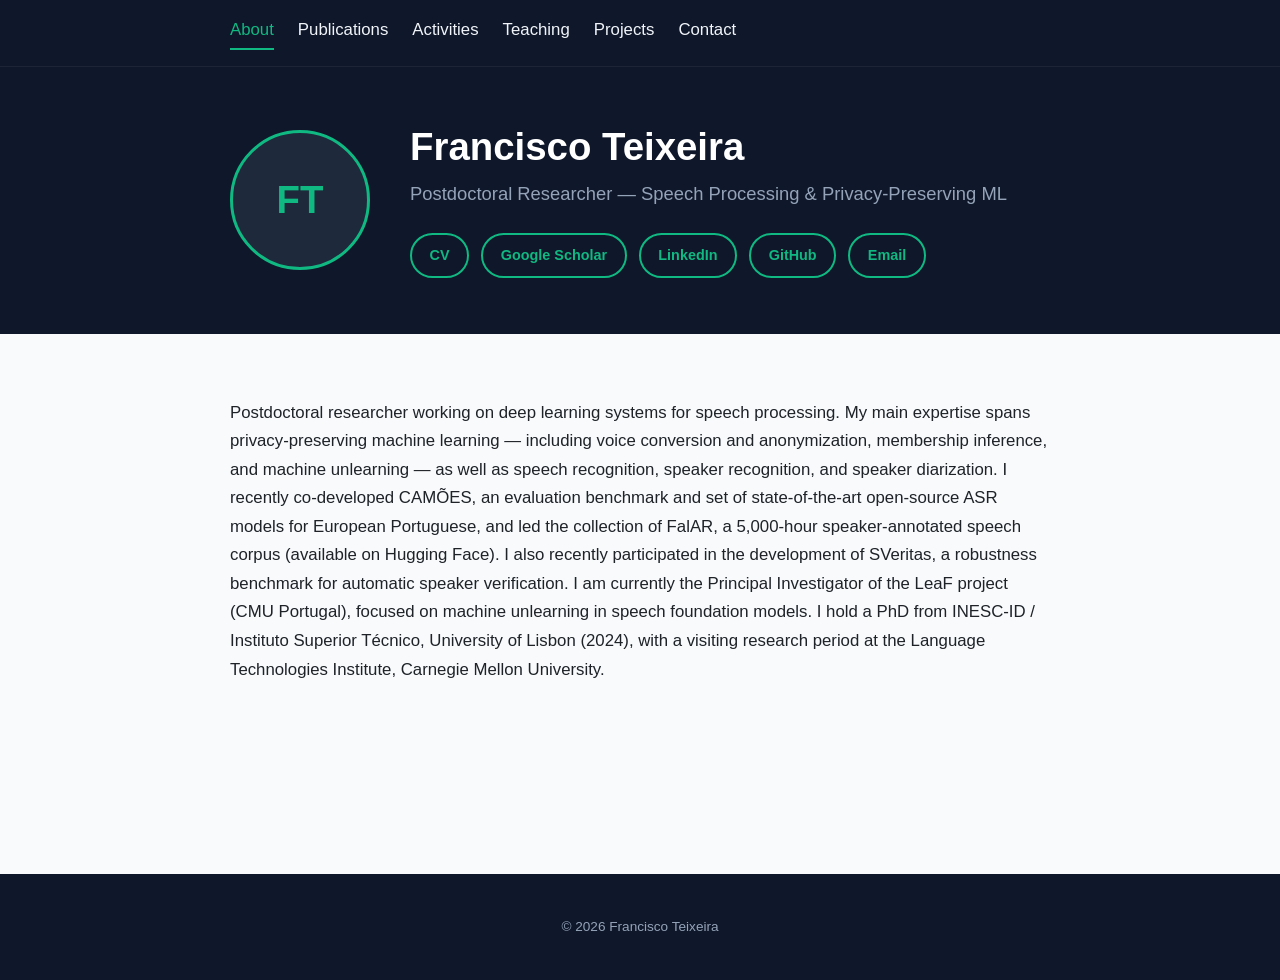
==== index.html @ bef9ec45 "modified:   activities.html 	modified:   assets/css/style.css 	modified:   contact.html 	modified:  " ====
<!DOCTYPE html>
<html lang="en">
<head>
  <meta charset="UTF-8">
  <meta name="viewport" content="width=device-width, initial-scale=1.0">
  <title>About — Francisco Teixeira</title>
  <link rel="stylesheet" href="assets/css/style.css">
</head>
<body>
  <header class="site-header">
    <nav class="site-nav">
      <a href="index.html">About</a>
      <a href="publications.html">Publications</a>
      <a href="activities.html">Activities</a>
      <a href="teaching.html">Teaching</a>
      <a href="projects.html">Projects</a>
      <a href="contact.html">Contact</a>
    </nav>
  </header>

  <section class="hero">
    <div class="hero-inner">
      <!-- TODO: replace with a real headshot, e.g. <img src="assets/img/headshot.jpg" alt="Photo of Francisco Teixeira"> -->
      <div class="hero-avatar" aria-hidden="true">FT</div>
      <div class="hero-content">
        <h1>Francisco Teixeira</h1>
        <p class="hero-tagline">Postdoctoral Researcher — Speech Processing &amp; Privacy-Preserving ML</p>
        <ul class="hero-ctas">
          <!-- TODO: replace with a hosted CV PDF URL once available -->
          <li><a href="cv.pdf">CV</a></li>
          <li><a href="https://scholar.google.com/citations?user=UYrQuTcAAAAJ&hl=en-EN">Google Scholar</a></li>
          <li><a href="https://www.linkedin.com/in/francisco-teixeira-3a6396144/">LinkedIn</a></li>
          <li><a href="https://github.com/fsepteixeira">GitHub</a></li>
          <li><a href="mailto:francisco.sep.teixeira@gmail.com">Email</a></li>
        </ul>
      </div>
    </div>
  </section>

  <main>
    <section class="content-section">
      <p>
        Postdoctoral researcher working on deep learning systems for speech processing. My main expertise
        spans privacy-preserving machine learning — including voice conversion and anonymization, membership
        inference, and machine unlearning — as well as speech recognition, speaker recognition, and speaker
        diarization. I recently co-developed CAMÕES, an evaluation benchmark and set of state-of-the-art
        open-source ASR models for European Portuguese, and led the collection of FalAR, a 5,000-hour
        speaker-annotated speech corpus (available on Hugging Face). I also recently participated in the
        development of SVeritas, a robustness benchmark for automatic speaker verification. I am currently
        the Principal Investigator of the LeaF project (CMU Portugal), focused on machine unlearning in
        speech foundation models. I hold a PhD from INESC-ID / Instituto Superior Técnico, University of
        Lisbon (2024), with a visiting research period at the Language Technologies Institute, Carnegie
        Mellon University.
      </p>
    </section>
  </main>

  <footer class="site-footer">
    <p>&copy; <span id="year"></span> Francisco Teixeira</p>
  </footer>

  <script src="assets/js/main.js"></script>
  <script>document.getElementById("year").textContent = new Date().getFullYear();</script>
</body>
</html>
---- assets/css/style.css ----
/* Shared stylesheet for personal site — plain CSS, no framework */

:root {
  --max-width: 860px;
  --color-navy: #0f172a;
  --color-navy-light: #1e293b;
  --color-bg: #f8fafc;
  --color-surface: #ffffff;
  --color-text: #1f2328;
  --color-text-light: #f1f5f9;
  --color-muted: #57606a;
  --color-muted-light: #94a3b8;
  --color-accent-green: #10b981;
  --color-accent-green-dark: #0d9668;
  --color-border: #e2e8f0;
  --spacing: 1rem;
  --radius: 0.6rem;
  --shadow: 0 1px 3px rgba(15, 23, 42, 0.08), 0 1px 2px rgba(15, 23, 42, 0.06);
  --shadow-hover: 0 12px 24px rgba(15, 23, 42, 0.12), 0 4px 8px rgba(15, 23, 42, 0.08);
}

* {
  box-sizing: border-box;
}

body {
  margin: 0;
  font-family: -apple-system, BlinkMacSystemFont, "Segoe UI", Helvetica, Arial, sans-serif;
  font-size: 1.05rem;
  color: var(--color-text);
  background: var(--color-bg);
  line-height: 1.7;
}

a {
  color: var(--color-accent-green-dark);
  text-decoration: none;
}

a:hover {
  text-decoration: underline;
}

h1, h2, h3 {
  line-height: 1.3;
  font-weight: 700;
}

h1 {
  font-size: 2rem;
  margin-top: 0;
}

h2 {
  font-size: 1.4rem;
}

h3 {
  font-size: 1.1rem;
}

/* ---------- Header / nav ---------- */

.site-header {
  background: var(--color-navy);
  position: sticky;
  top: 0;
  z-index: 10;
  box-shadow: 0 1px 0 rgba(255, 255, 255, 0.06);
}

.site-nav {
  max-width: var(--max-width);
  margin: 0 auto;
  padding: 1rem 1.25rem;
  display: flex;
  flex-wrap: wrap;
  gap: 1.5rem;
}

.site-nav a {
  color: var(--color-text-light);
  font-weight: 500;
  padding-bottom: 0.2rem;
  border-bottom: 2px solid transparent;
  transition: color 0.15s ease, border-color 0.15s ease;
}

.site-nav a:hover {
  color: var(--color-accent-green);
  text-decoration: none;
  border-bottom-color: var(--color-accent-green);
}

.site-nav a.active {
  color: var(--color-accent-green);
  border-bottom-color: var(--color-accent-green);
}

/* ---------- Layout ---------- */

main {
  max-width: var(--max-width);
  margin: 0 auto;
  padding: 3rem 1.25rem;
  min-height: 60vh;
}

section + section {
  margin-top: 2.5rem;
}

/* ---------- Hero (About page) ---------- */

.hero {
  background: var(--color-navy);
  color: var(--color-text-light);
}

.hero-inner {
  max-width: var(--max-width);
  margin: 0 auto;
  padding: 3.5rem 1.25rem;
  display: flex;
  align-items: center;
  gap: 2.5rem;
  flex-wrap: wrap;
}

.hero-avatar {
  flex: 0 0 auto;
  width: 140px;
  height: 140px;
  border-radius: 50%;
  background: var(--color-navy-light);
  border: 3px solid var(--color-accent-green);
  display: flex;
  align-items: center;
  justify-content: center;
  font-size: 2.4rem;
  font-weight: 700;
  color: var(--color-accent-green);
  overflow: hidden;
}

.hero-avatar img {
  width: 100%;
  height: 100%;
  object-fit: cover;
}

.hero-content {
  flex: 1 1 320px;
}

.hero-content h1 {
  font-size: 2.4rem;
  margin: 0 0 0.4rem;
  color: #ffffff;
}

.hero-tagline {
  font-size: 1.15rem;
  color: var(--color-muted-light);
  margin: 0 0 1.5rem;
}

.hero-ctas {
  list-style: none;
  padding: 0;
  margin: 0;
  display: flex;
  flex-wrap: wrap;
  gap: 0.75rem;
}

.hero-ctas li {
  margin: 0;
}

.hero-ctas a {
  display: inline-block;
  padding: 0.5rem 1.1rem;
  border: 2px solid var(--color-accent-green);
  border-radius: 999px;
  color: var(--color-accent-green);
  font-weight: 600;
  font-size: 0.9rem;
  transition: background 0.15s ease, color 0.15s ease;
}

.hero-ctas a:hover {
  background: var(--color-accent-green);
  color: var(--color-navy);
  text-decoration: none;
}

.content-section {
  max-width: var(--max-width);
}

.content-section h2 {
  margin-top: 0;
}

/* ---------- Links list ---------- */

.links-list {
  list-style: none;
  padding: 0;
}

.links-list li {
  margin-bottom: 0.5rem;
}

/* ---------- Cards (publications / projects) ---------- */

.card-grid {
  display: grid;
  grid-template-columns: 1fr;
  gap: 1.25rem;
}

@media (min-width: 640px) {
  .card-grid {
    grid-template-columns: repeat(auto-fill, minmax(320px, 1fr));
  }
}

.publication,
.project {
  background: var(--color-surface);
  border: 1px solid var(--color-border);
  border-radius: var(--radius);
  padding: 1.5rem;
  box-shadow: var(--shadow);
  transition: transform 0.15s ease, box-shadow 0.15s ease;
  display: flex;
  flex-direction: column;
  gap: 0.5rem;
}

.publication:hover,
.project:hover {
  transform: translateY(-3px);
  box-shadow: var(--shadow-hover);
}

.publication h3,
.project h3 {
  margin: 0;
}

.badge {
  display: inline-block;
  align-self: flex-start;
  background: var(--color-accent-green);
  color: #ffffff;
  font-size: 0.78rem;
  font-weight: 600;
  padding: 0.2rem 0.65rem;
  border-radius: 999px;
}

.publication .authors {
  margin: 0;
  color: var(--color-muted);
  font-size: 0.92rem;
}

.publication .description,
.project .description {
  margin: 0;
  color: var(--color-muted);
}

.publication .links,
.project .links {
  margin-top: 0.25rem;
  display: flex;
  flex-wrap: wrap;
  gap: 0.6rem;
}

.publication .links a,
.project .links a {
  font-size: 0.88rem;
  font-weight: 600;
  padding: 0.3rem 0.75rem;
  border: 1px solid var(--color-accent-green);
  border-radius: 999px;
  color: var(--color-accent-green-dark);
  transition: background 0.15s ease, color 0.15s ease;
}

.publication .links a:hover,
.project .links a:hover {
  background: var(--color-accent-green);
  color: #ffffff;
  text-decoration: none;
}

/* ---------- Timeline (activities / teaching) ---------- */

.timeline {
  position: relative;
  padding-left: 1.75rem;
  border-left: 2px solid var(--color-border);
}

.timeline-entry {
  position: relative;
  padding: 0 0 2rem 1.25rem;
}

.timeline-entry:last-child {
  padding-bottom: 0;
}

.timeline-entry::before {
  content: "";
  position: absolute;
  left: calc(-1.75rem - 6px);
  top: 0.35rem;
  width: 12px;
  height: 12px;
  border-radius: 50%;
  background: var(--color-accent-green);
  border: 2px solid var(--color-surface);
  box-shadow: 0 0 0 2px var(--color-accent-green);
}

.timeline-entry .date {
  display: block;
  font-size: 0.85rem;
  font-weight: 600;
  color: var(--color-accent-green-dark);
  margin-bottom: 0.25rem;
}

.timeline-entry h3 {
  margin: 0 0 0.25rem;
}

.timeline-entry .description {
  margin: 0.25rem 0;
  color: var(--color-muted);
}

.example-note {
  font-style: italic;
  color: var(--color-muted);
  font-size: 0.9rem;
}

/* ---------- Footer ---------- */

.site-footer {
  background: var(--color-navy);
  padding: 1.75rem 1.25rem;
  text-align: center;
  color: var(--color-muted-light);
  font-size: 0.85rem;
}

@media (max-width: 480px) {
  .site-nav {
    gap: 0.9rem;
  }

  .hero-inner {
    flex-direction: column;
    text-align: center;
    padding: 2.5rem 1.25rem;
  }

  .hero-ctas {
    justify-content: center;
  }

  .timeline {
    padding-left: 1.25rem;
  }

  .timeline-entry {
    padding-left: 1rem;
  }

  .timeline-entry::before {
    left: calc(-1.25rem - 6px);
  }
}
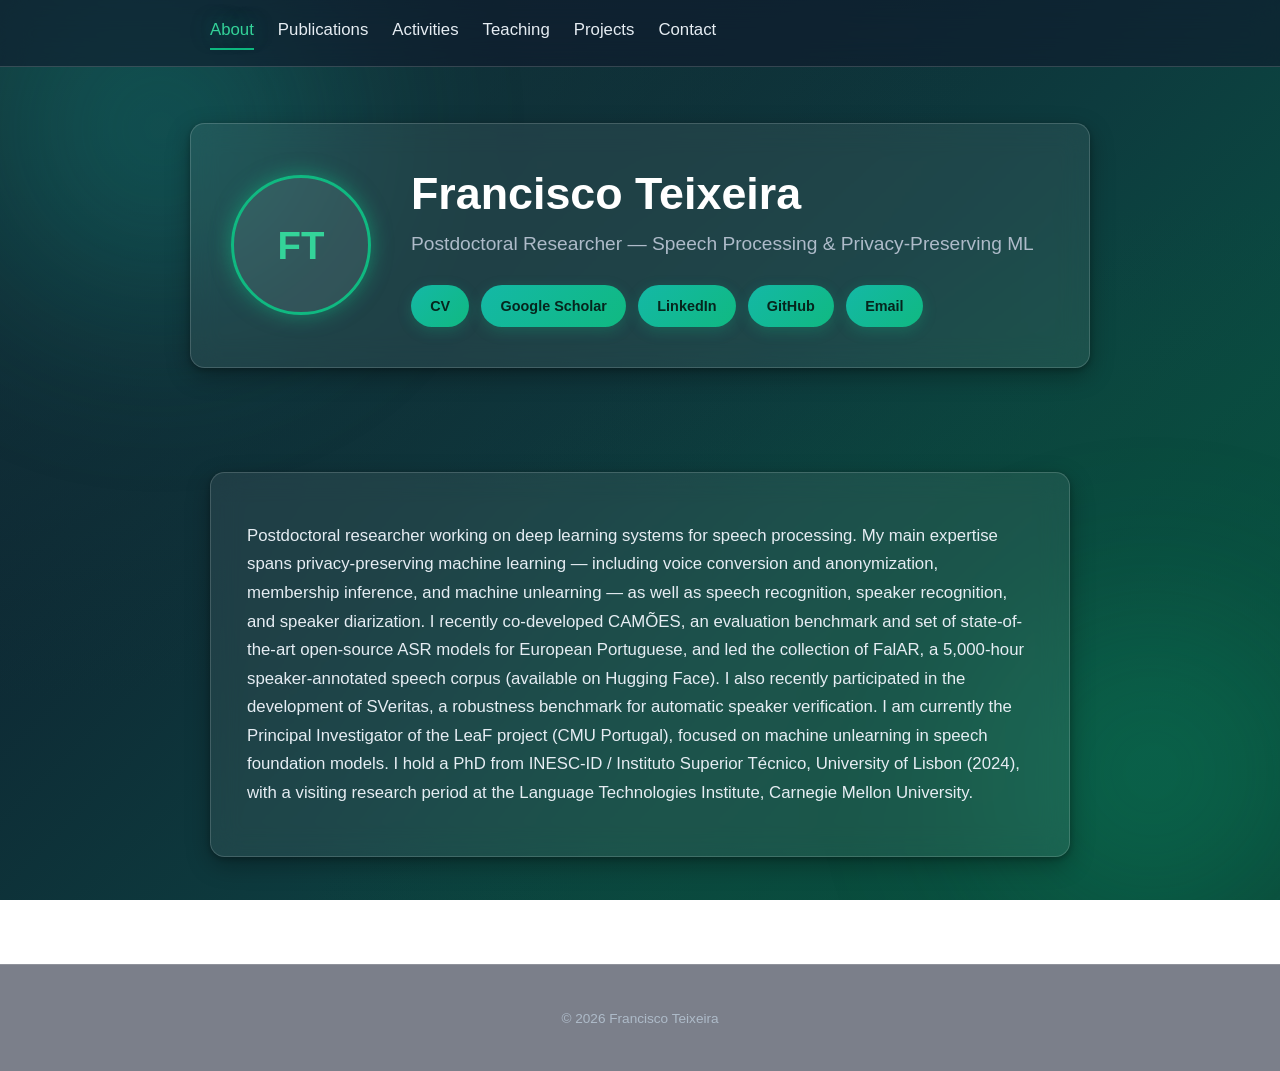
==== commit 22501c0c: "Style: gradient/glassmorphism redesign (v2)" ====
--- a/index.html
+++ b/index.html
@@ -7,6 +7,10 @@
   <link rel="stylesheet" href="assets/css/style.css">
 </head>
 <body>
+  <div class="bg-glow" aria-hidden="true">
+    <span class="blob blob-1"></span>
+    <span class="blob blob-2"></span>
+  </div>
   <header class="site-header">
     <nav class="site-nav">
       <a href="index.html">About</a>
@@ -19,7 +23,7 @@
   </header>
 
   <section class="hero">
-    <div class="hero-inner">
+    <div class="hero-inner glass">
       <!-- TODO: replace with a real headshot, e.g. <img src="assets/img/headshot.jpg" alt="Photo of Francisco Teixeira"> -->
       <div class="hero-avatar" aria-hidden="true">FT</div>
       <div class="hero-content">
@@ -38,7 +42,7 @@
   </section>
 
   <main>
-    <section class="content-section">
+    <section class="content-section glass">
       <p>
         Postdoctoral researcher working on deep learning systems for speech processing. My main expertise
         spans privacy-preserving machine learning — including voice conversion and anonymization, membership
--- a/assets/css/style.css
+++ b/assets/css/style.css
@@ -1,26 +1,31 @@
 /* Shared stylesheet for personal site — plain CSS, no framework */
 
 :root {
-  --max-width: 860px;
-  --color-navy: #0f172a;
-  --color-navy-light: #1e293b;
-  --color-bg: #f8fafc;
-  --color-surface: #ffffff;
-  --color-text: #1f2328;
-  --color-text-light: #f1f5f9;
-  --color-muted: #57606a;
-  --color-muted-light: #94a3b8;
+  --max-width: 900px;
+  --color-bg-navy: #0f172a;
+  --color-bg-teal: #0d3b3e;
+  --color-bg-emerald: #065f46;
+  --color-text: #e6edf3;
+  --color-text-muted: #aebbc9;
   --color-accent-green: #10b981;
-  --color-accent-green-dark: #0d9668;
-  --color-border: #e2e8f0;
-  --spacing: 1rem;
-  --radius: 0.6rem;
-  --shadow: 0 1px 3px rgba(15, 23, 42, 0.08), 0 1px 2px rgba(15, 23, 42, 0.06);
-  --shadow-hover: 0 12px 24px rgba(15, 23, 42, 0.12), 0 4px 8px rgba(15, 23, 42, 0.08);
+  --color-accent-green-light: #34d399;
+  --color-accent-teal: #14b8a6;
+  --glass-bg: rgba(255, 255, 255, 0.07);
+  --glass-bg-strong: rgba(255, 255, 255, 0.1);
+  --glass-border: rgba(255, 255, 255, 0.16);
+  --glass-blur: 14px;
+  --radius: 0.9rem;
+  --shadow: 0 8px 24px rgba(0, 0, 0, 0.3), 0 2px 6px rgba(0, 0, 0, 0.25);
+  --shadow-hover: 0 16px 40px rgba(16, 185, 129, 0.22), 0 4px 12px rgba(0, 0, 0, 0.35);
+  --glow-emerald: 0 0 20px rgba(16, 185, 129, 0.55);
 }
 
 * {
   box-sizing: border-box;
+}
+
+html {
+  min-height: 100%;
 }
 
 body {
@@ -28,12 +33,18 @@
   font-family: -apple-system, BlinkMacSystemFont, "Segoe UI", Helvetica, Arial, sans-serif;
   font-size: 1.05rem;
   color: var(--color-text);
-  background: var(--color-bg);
   line-height: 1.7;
+  min-height: 100vh;
+  position: relative;
+  background: radial-gradient(ellipse at top left, #123a3d 0%, transparent 55%),
+    radial-gradient(ellipse at bottom right, #0a4a3a 0%, transparent 55%),
+    linear-gradient(135deg, var(--color-bg-navy) 0%, var(--color-bg-teal) 55%, var(--color-bg-emerald) 100%);
+  background-attachment: fixed;
+  background-size: cover;
 }
 
 a {
-  color: var(--color-accent-green-dark);
+  color: var(--color-accent-green-light);
   text-decoration: none;
 }
 
@@ -44,6 +55,7 @@
 h1, h2, h3 {
   line-height: 1.3;
   font-weight: 700;
+  color: #ffffff;
 }
 
 h1 {
@@ -59,14 +71,69 @@
   font-size: 1.1rem;
 }
 
+/* ---------- Glow blobs (decorative, behind content) ---------- */
+
+.bg-glow {
+  position: fixed;
+  inset: 0;
+  z-index: -1;
+  overflow: hidden;
+  pointer-events: none;
+}
+
+.bg-glow .blob {
+  position: absolute;
+  border-radius: 50%;
+  filter: blur(90px);
+  opacity: 0.35;
+}
+
+.bg-glow .blob-1 {
+  width: 32rem;
+  height: 32rem;
+  top: -8rem;
+  left: -6rem;
+  background: radial-gradient(circle, var(--color-accent-teal) 0%, transparent 70%);
+}
+
+.bg-glow .blob-2 {
+  width: 28rem;
+  height: 28rem;
+  bottom: -6rem;
+  right: -6rem;
+  background: radial-gradient(circle, var(--color-accent-green) 0%, transparent 70%);
+}
+
+@media (max-width: 640px) {
+  .bg-glow .blob-1,
+  .bg-glow .blob-2 {
+    width: 16rem;
+    height: 16rem;
+    filter: blur(60px);
+  }
+}
+
+/* ---------- Glass panel utility ---------- */
+
+.glass {
+  background: var(--glass-bg);
+  backdrop-filter: blur(var(--glass-blur));
+  -webkit-backdrop-filter: blur(var(--glass-blur));
+  border: 1px solid var(--glass-border);
+  border-radius: var(--radius);
+  box-shadow: var(--shadow);
+}
+
 /* ---------- Header / nav ---------- */
 
 .site-header {
-  background: var(--color-navy);
+  background: rgba(15, 23, 42, 0.55);
+  backdrop-filter: blur(var(--glass-blur));
+  -webkit-backdrop-filter: blur(var(--glass-blur));
+  border-bottom: 1px solid var(--glass-border);
   position: sticky;
   top: 0;
   z-index: 10;
-  box-shadow: 0 1px 0 rgba(255, 255, 255, 0.06);
 }
 
 .site-nav {
@@ -79,22 +146,24 @@
 }
 
 .site-nav a {
-  color: var(--color-text-light);
+  color: var(--color-text);
   font-weight: 500;
   padding-bottom: 0.2rem;
   border-bottom: 2px solid transparent;
-  transition: color 0.15s ease, border-color 0.15s ease;
+  transition: color 0.15s ease, border-color 0.15s ease, text-shadow 0.15s ease;
 }
 
 .site-nav a:hover {
-  color: var(--color-accent-green);
+  color: var(--color-accent-green-light);
   text-decoration: none;
   border-bottom-color: var(--color-accent-green);
+  text-shadow: var(--glow-emerald);
 }
 
 .site-nav a.active {
-  color: var(--color-accent-green);
+  color: var(--color-accent-green-light);
   border-bottom-color: var(--color-accent-green);
+  text-shadow: var(--glow-emerald);
 }
 
 /* ---------- Layout ---------- */
@@ -113,14 +182,13 @@
 /* ---------- Hero (About page) ---------- */
 
 .hero {
-  background: var(--color-navy);
-  color: var(--color-text-light);
+  padding: 3.5rem 1.25rem;
 }
 
 .hero-inner {
   max-width: var(--max-width);
   margin: 0 auto;
-  padding: 3.5rem 1.25rem;
+  padding: 2.5rem;
   display: flex;
   align-items: center;
   gap: 2.5rem;
@@ -132,14 +200,15 @@
   width: 140px;
   height: 140px;
   border-radius: 50%;
-  background: var(--color-navy-light);
+  background: rgba(255, 255, 255, 0.08);
   border: 3px solid var(--color-accent-green);
+  box-shadow: var(--glow-emerald);
   display: flex;
   align-items: center;
   justify-content: center;
   font-size: 2.4rem;
   font-weight: 700;
-  color: var(--color-accent-green);
+  color: var(--color-accent-green-light);
   overflow: hidden;
 }
 
@@ -154,14 +223,15 @@
 }
 
 .hero-content h1 {
-  font-size: 2.4rem;
+  font-size: 2.8rem;
+  font-weight: 800;
   margin: 0 0 0.4rem;
   color: #ffffff;
 }
 
 .hero-tagline {
-  font-size: 1.15rem;
-  color: var(--color-muted-light);
+  font-size: 1.2rem;
+  color: var(--color-text-muted);
   margin: 0 0 1.5rem;
 }
 
@@ -180,23 +250,25 @@
 
 .hero-ctas a {
   display: inline-block;
-  padding: 0.5rem 1.1rem;
-  border: 2px solid var(--color-accent-green);
+  padding: 0.55rem 1.2rem;
   border-radius: 999px;
-  color: var(--color-accent-green);
+  background: linear-gradient(135deg, var(--color-accent-teal), var(--color-accent-green));
+  color: #06251d;
   font-weight: 600;
   font-size: 0.9rem;
-  transition: background 0.15s ease, color 0.15s ease;
+  box-shadow: 0 4px 14px rgba(16, 185, 129, 0.25);
+  transition: box-shadow 0.2s ease, transform 0.2s ease;
 }
 
 .hero-ctas a:hover {
-  background: var(--color-accent-green);
-  color: var(--color-navy);
+  box-shadow: 0 0 0 1px rgba(52, 211, 153, 0.4), 0 0 24px rgba(16, 185, 129, 0.65);
+  transform: translateY(-2px);
   text-decoration: none;
 }
 
 .content-section {
   max-width: var(--max-width);
+  padding: 2rem 2.25rem;
 }
 
 .content-section h2 {
@@ -230,12 +302,14 @@
 
 .publication,
 .project {
-  background: var(--color-surface);
-  border: 1px solid var(--color-border);
+  background: var(--glass-bg);
+  backdrop-filter: blur(var(--glass-blur));
+  -webkit-backdrop-filter: blur(var(--glass-blur));
+  border: 1px solid var(--glass-border);
   border-radius: var(--radius);
+  box-shadow: var(--shadow);
   padding: 1.5rem;
-  box-shadow: var(--shadow);
-  transition: transform 0.15s ease, box-shadow 0.15s ease;
+  transition: transform 0.2s ease, box-shadow 0.2s ease, border-color 0.2s ease;
   display: flex;
   flex-direction: column;
   gap: 0.5rem;
@@ -243,8 +317,9 @@
 
 .publication:hover,
 .project:hover {
-  transform: translateY(-3px);
+  transform: translateY(-4px) scale(1.015);
   box-shadow: var(--shadow-hover);
+  border-color: rgba(52, 211, 153, 0.45);
 }
 
 .publication h3,
@@ -255,24 +330,24 @@
 .badge {
   display: inline-block;
   align-self: flex-start;
-  background: var(--color-accent-green);
-  color: #ffffff;
+  background: linear-gradient(135deg, var(--color-accent-teal), var(--color-accent-green));
+  color: #06251d;
   font-size: 0.78rem;
-  font-weight: 600;
+  font-weight: 700;
   padding: 0.2rem 0.65rem;
   border-radius: 999px;
 }
 
 .publication .authors {
   margin: 0;
-  color: var(--color-muted);
+  color: var(--color-text-muted);
   font-size: 0.92rem;
 }
 
 .publication .description,
 .project .description {
   margin: 0;
-  color: var(--color-muted);
+  color: var(--color-text-muted);
 }
 
 .publication .links,
@@ -290,14 +365,15 @@
   padding: 0.3rem 0.75rem;
   border: 1px solid var(--color-accent-green);
   border-radius: 999px;
-  color: var(--color-accent-green-dark);
-  transition: background 0.15s ease, color 0.15s ease;
+  color: var(--color-accent-green-light);
+  transition: background 0.15s ease, color 0.15s ease, box-shadow 0.15s ease;
 }
 
 .publication .links a:hover,
 .project .links a:hover {
-  background: var(--color-accent-green);
-  color: #ffffff;
+  background: linear-gradient(135deg, var(--color-accent-teal), var(--color-accent-green));
+  color: #06251d;
+  box-shadow: var(--glow-emerald);
   text-decoration: none;
 }
 
@@ -306,36 +382,51 @@
 .timeline {
   position: relative;
   padding-left: 1.75rem;
-  border-left: 2px solid var(--color-border);
+}
+
+.timeline::before {
+  content: "";
+  position: absolute;
+  left: 0;
+  top: 0;
+  bottom: 0;
+  width: 2px;
+  background: linear-gradient(to bottom, var(--color-accent-teal), var(--color-accent-green));
 }
 
 .timeline-entry {
   position: relative;
-  padding: 0 0 2rem 1.25rem;
+  margin: 0 0 1.25rem 1.25rem;
+  padding: 1rem 1.25rem;
+  background: var(--glass-bg);
+  backdrop-filter: blur(var(--glass-blur));
+  -webkit-backdrop-filter: blur(var(--glass-blur));
+  border: 1px solid var(--glass-border);
+  border-radius: var(--radius);
+  box-shadow: var(--shadow);
 }
 
 .timeline-entry:last-child {
-  padding-bottom: 0;
+  margin-bottom: 0;
 }
 
 .timeline-entry::before {
   content: "";
   position: absolute;
-  left: calc(-1.75rem - 6px);
-  top: 0.35rem;
+  left: calc(-1.75rem - 5px);
+  top: 1.3rem;
   width: 12px;
   height: 12px;
   border-radius: 50%;
-  background: var(--color-accent-green);
-  border: 2px solid var(--color-surface);
-  box-shadow: 0 0 0 2px var(--color-accent-green);
+  background: radial-gradient(circle, var(--color-accent-green-light), var(--color-accent-green));
+  box-shadow: var(--glow-emerald);
 }
 
 .timeline-entry .date {
   display: block;
   font-size: 0.85rem;
-  font-weight: 600;
-  color: var(--color-accent-green-dark);
+  font-weight: 700;
+  color: var(--color-accent-green-light);
   margin-bottom: 0.25rem;
 }
 
@@ -345,22 +436,25 @@
 
 .timeline-entry .description {
   margin: 0.25rem 0;
-  color: var(--color-muted);
+  color: var(--color-text-muted);
 }
 
 .example-note {
   font-style: italic;
-  color: var(--color-muted);
+  color: var(--color-text-muted);
   font-size: 0.9rem;
 }
 
 /* ---------- Footer ---------- */
 
 .site-footer {
-  background: var(--color-navy);
+  background: rgba(15, 23, 42, 0.55);
+  backdrop-filter: blur(var(--glass-blur));
+  -webkit-backdrop-filter: blur(var(--glass-blur));
+  border-top: 1px solid var(--glass-border);
   padding: 1.75rem 1.25rem;
   text-align: center;
-  color: var(--color-muted-light);
+  color: var(--color-text-muted);
   font-size: 0.85rem;
 }
 
@@ -372,22 +466,26 @@
   .hero-inner {
     flex-direction: column;
     text-align: center;
-    padding: 2.5rem 1.25rem;
+    padding: 2rem 1.5rem;
   }
 
   .hero-ctas {
     justify-content: center;
   }
 
+  .content-section {
+    padding: 1.5rem;
+  }
+
   .timeline {
     padding-left: 1.25rem;
   }
 
   .timeline-entry {
-    padding-left: 1rem;
+    margin-left: 1rem;
   }
 
   .timeline-entry::before {
-    left: calc(-1.25rem - 6px);
-  }
-}
+    left: calc(-1.25rem - 5px);
+  }
+}
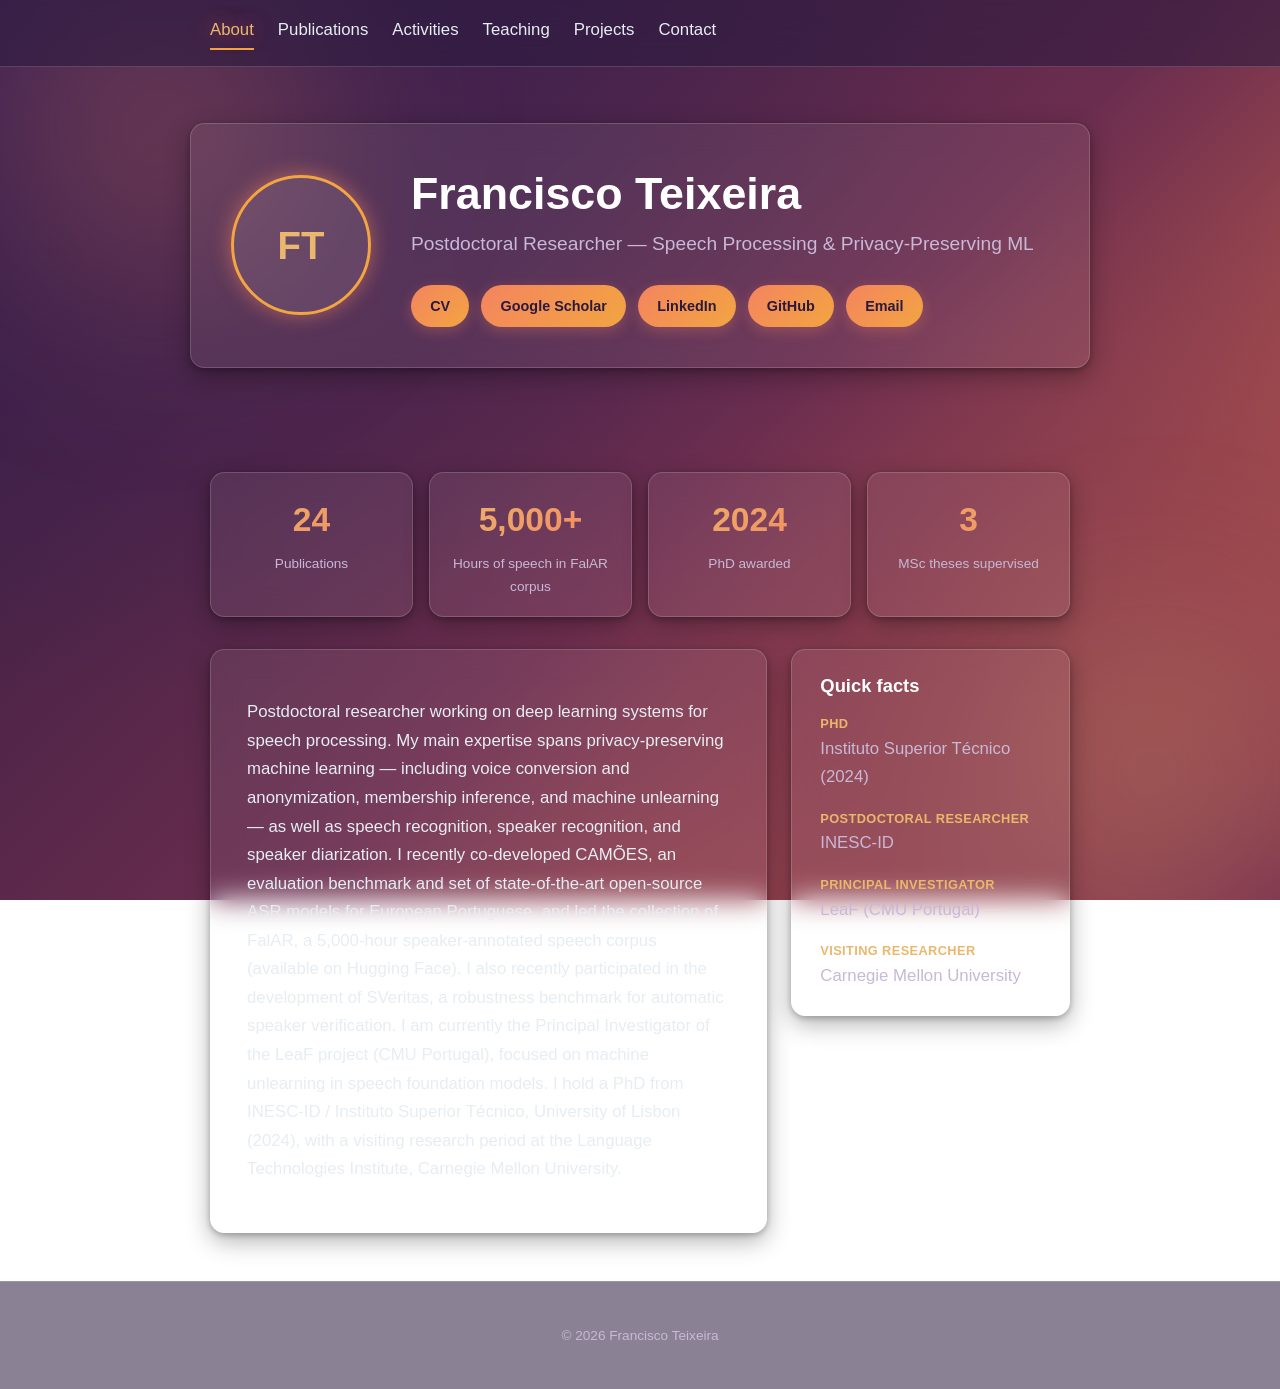
==== commit a22597c0: "Update style 2.0" ====
--- a/index.html
+++ b/index.html
@@ -42,22 +42,61 @@
   </section>
 
   <main>
-    <section class="content-section glass">
-      <p>
-        Postdoctoral researcher working on deep learning systems for speech processing. My main expertise
-        spans privacy-preserving machine learning — including voice conversion and anonymization, membership
-        inference, and machine unlearning — as well as speech recognition, speaker recognition, and speaker
-        diarization. I recently co-developed CAMÕES, an evaluation benchmark and set of state-of-the-art
-        open-source ASR models for European Portuguese, and led the collection of FalAR, a 5,000-hour
-        speaker-annotated speech corpus (available on Hugging Face). I also recently participated in the
-        development of SVeritas, a robustness benchmark for automatic speaker verification. I am currently
-        the Principal Investigator of the LeaF project (CMU Portugal), focused on machine unlearning in
-        speech foundation models. I hold a PhD from INESC-ID / Instituto Superior Técnico, University of
-        Lisbon (2024), with a visiting research period at the Language Technologies Institute, Carnegie
-        Mellon University.
-      </p>
+    <section class="stat-strip">
+      <div class="stat-block glass">
+        <span class="stat-number">24</span>
+        <span class="stat-label">Publications</span>
+      </div>
+      <div class="stat-block glass">
+        <span class="stat-number">5,000+</span>
+        <span class="stat-label">Hours of speech in FalAR corpus</span>
+      </div>
+      <div class="stat-block glass">
+        <span class="stat-number">2024</span>
+        <span class="stat-label">PhD awarded</span>
+      </div>
+      <div class="stat-block glass">
+        <span class="stat-number">3</span>
+        <span class="stat-label">MSc theses supervised</span>
+      </div>
     </section>
+
+    <div class="about-split">
+      <section class="about-bio content-section glass">
+        <p>
+          Postdoctoral researcher working on deep learning systems for speech processing. My main expertise
+          spans privacy-preserving machine learning — including voice conversion and anonymization, membership
+          inference, and machine unlearning — as well as speech recognition, speaker recognition, and speaker
+          diarization. I recently co-developed CAMÕES, an evaluation benchmark and set of state-of-the-art
+          open-source ASR models for European Portuguese, and led the collection of FalAR, a 5,000-hour
+          speaker-annotated speech corpus (available on Hugging Face). I also recently participated in the
+          development of SVeritas, a robustness benchmark for automatic speaker verification. I am currently
+          the Principal Investigator of the LeaF project (CMU Portugal), focused on machine unlearning in
+          speech foundation models. I hold a PhD from INESC-ID / Instituto Superior Técnico, University of
+          Lisbon (2024), with a visiting research period at the Language Technologies Institute, Carnegie
+          Mellon University.
+        </p>
+      </section>
+
+      <aside class="quick-facts content-section glass">
+        <h2>Quick facts</h2>
+        <dl>
+          <dt>PhD</dt>
+          <dd>Instituto Superior Técnico (2024)</dd>
+
+          <dt>Postdoctoral Researcher</dt>
+          <dd>INESC-ID</dd>
+
+          <dt>Principal Investigator</dt>
+          <dd>LeaF (CMU Portugal)</dd>
+
+          <dt>Visiting Researcher</dt>
+          <dd>Carnegie Mellon University</dd>
+        </dl>
+      </aside>
+    </div>
   </main>
+
 
   <footer class="site-footer">
     <p>&copy; <span id="year"></span> Francisco Teixeira</p>
--- a/assets/css/style.css
+++ b/assets/css/style.css
@@ -2,22 +2,22 @@
 
 :root {
   --max-width: 900px;
-  --color-bg-navy: #0f172a;
-  --color-bg-teal: #0d3b3e;
-  --color-bg-emerald: #065f46;
+  --color-bg-plum: #2a1a3e;
+  --color-bg-wine: #6b2d4f;
+  --color-bg-coral: #e8734a;
   --color-text: #e6edf3;
-  --color-text-muted: #aebbc9;
-  --color-accent-green: #10b981;
-  --color-accent-green-light: #34d399;
-  --color-accent-teal: #14b8a6;
+  --color-text-muted: #c9b8d6;
+  --color-accent-coral: #f4845f;
+  --color-accent-amber: #f2a541;
+  --color-accent-gold: #eab86c;
   --glass-bg: rgba(255, 255, 255, 0.07);
   --glass-bg-strong: rgba(255, 255, 255, 0.1);
   --glass-border: rgba(255, 255, 255, 0.16);
   --glass-blur: 14px;
   --radius: 0.9rem;
   --shadow: 0 8px 24px rgba(0, 0, 0, 0.3), 0 2px 6px rgba(0, 0, 0, 0.25);
-  --shadow-hover: 0 16px 40px rgba(16, 185, 129, 0.22), 0 4px 12px rgba(0, 0, 0, 0.35);
-  --glow-emerald: 0 0 20px rgba(16, 185, 129, 0.55);
+  --shadow-hover: 0 16px 40px rgba(244, 133, 95, 0.25), 0 4px 12px rgba(0, 0, 0, 0.35);
+  --glow-coral: 0 0 20px rgba(244, 133, 95, 0.55);
 }
 
 * {
@@ -36,15 +36,15 @@
   line-height: 1.7;
   min-height: 100vh;
   position: relative;
-  background: radial-gradient(ellipse at top left, #123a3d 0%, transparent 55%),
-    radial-gradient(ellipse at bottom right, #0a4a3a 0%, transparent 55%),
-    linear-gradient(135deg, var(--color-bg-navy) 0%, var(--color-bg-teal) 55%, var(--color-bg-emerald) 100%);
+  background: radial-gradient(ellipse at top left, #3d2154 0%, transparent 55%),
+    radial-gradient(ellipse at bottom right, #7a3350 0%, transparent 55%),
+    linear-gradient(135deg, var(--color-bg-plum) 0%, var(--color-bg-wine) 55%, var(--color-bg-coral) 100%);
   background-attachment: fixed;
   background-size: cover;
 }
 
 a {
-  color: var(--color-accent-green-light);
+  color: var(--color-accent-gold);
   text-decoration: none;
 }
 
@@ -93,7 +93,7 @@
   height: 32rem;
   top: -8rem;
   left: -6rem;
-  background: radial-gradient(circle, var(--color-accent-teal) 0%, transparent 70%);
+  background: radial-gradient(circle, var(--color-accent-coral) 0%, transparent 70%);
 }
 
 .bg-glow .blob-2 {
@@ -101,7 +101,7 @@
   height: 28rem;
   bottom: -6rem;
   right: -6rem;
-  background: radial-gradient(circle, var(--color-accent-green) 0%, transparent 70%);
+  background: radial-gradient(circle, var(--color-accent-gold) 0%, transparent 70%);
 }
 
 @media (max-width: 640px) {
@@ -127,7 +127,7 @@
 /* ---------- Header / nav ---------- */
 
 .site-header {
-  background: rgba(15, 23, 42, 0.55);
+  background: rgba(42, 26, 62, 0.55);
   backdrop-filter: blur(var(--glass-blur));
   -webkit-backdrop-filter: blur(var(--glass-blur));
   border-bottom: 1px solid var(--glass-border);
@@ -154,16 +154,16 @@
 }
 
 .site-nav a:hover {
-  color: var(--color-accent-green-light);
+  color: var(--color-accent-gold);
   text-decoration: none;
-  border-bottom-color: var(--color-accent-green);
-  text-shadow: var(--glow-emerald);
+  border-bottom-color: var(--color-accent-amber);
+  text-shadow: var(--glow-coral);
 }
 
 .site-nav a.active {
-  color: var(--color-accent-green-light);
-  border-bottom-color: var(--color-accent-green);
-  text-shadow: var(--glow-emerald);
+  color: var(--color-accent-gold);
+  border-bottom-color: var(--color-accent-amber);
+  text-shadow: var(--glow-coral);
 }
 
 /* ---------- Layout ---------- */
@@ -201,14 +201,14 @@
   height: 140px;
   border-radius: 50%;
   background: rgba(255, 255, 255, 0.08);
-  border: 3px solid var(--color-accent-green);
-  box-shadow: var(--glow-emerald);
+  border: 3px solid var(--color-accent-amber);
+  box-shadow: var(--glow-coral);
   display: flex;
   align-items: center;
   justify-content: center;
   font-size: 2.4rem;
   font-weight: 700;
-  color: var(--color-accent-green-light);
+  color: var(--color-accent-gold);
   overflow: hidden;
 }
 
@@ -252,16 +252,16 @@
   display: inline-block;
   padding: 0.55rem 1.2rem;
   border-radius: 999px;
-  background: linear-gradient(135deg, var(--color-accent-teal), var(--color-accent-green));
-  color: #06251d;
+  background: linear-gradient(135deg, var(--color-accent-coral), var(--color-accent-amber));
+  color: #2a1a3e;
   font-weight: 600;
   font-size: 0.9rem;
-  box-shadow: 0 4px 14px rgba(16, 185, 129, 0.25);
+  box-shadow: 0 4px 14px rgba(244, 133, 95, 0.3);
   transition: box-shadow 0.2s ease, transform 0.2s ease;
 }
 
 .hero-ctas a:hover {
-  box-shadow: 0 0 0 1px rgba(52, 211, 153, 0.4), 0 0 24px rgba(16, 185, 129, 0.65);
+  box-shadow: 0 0 0 1px rgba(234, 184, 108, 0.4), 0 0 24px rgba(244, 133, 95, 0.65);
   transform: translateY(-2px);
   text-decoration: none;
 }
@@ -273,6 +273,90 @@
 
 .content-section h2 {
   margin-top: 0;
+}
+
+/* ---------- Highlight stat strip (About page) ---------- */
+
+.stat-strip {
+  max-width: var(--max-width);
+  margin: 0 auto 2rem;
+  display: flex;
+  flex-wrap: wrap;
+  gap: 1rem;
+}
+
+.stat-block {
+  flex: 1 1 140px;
+  padding: 1.1rem 1rem;
+  text-align: center;
+}
+
+.stat-number {
+  display: block;
+  font-size: 2.1rem;
+  font-weight: 800;
+  background: linear-gradient(135deg, var(--color-accent-gold), var(--color-accent-coral));
+  -webkit-background-clip: text;
+  background-clip: text;
+  color: transparent;
+}
+
+.stat-label {
+  display: block;
+  margin-top: 0.25rem;
+  font-size: 0.85rem;
+  color: var(--color-text-muted);
+}
+
+/* ---------- About split-screen (bio + quick facts) ---------- */
+
+.about-split {
+  max-width: var(--max-width);
+  margin: 0 auto;
+  display: grid;
+  grid-template-columns: 1fr;
+  gap: 1.5rem;
+  align-items: start;
+}
+
+@media (min-width: 720px) {
+  .about-split {
+    grid-template-columns: 2fr 1fr;
+  }
+}
+
+.about-bio {
+  padding: 2rem 2.25rem;
+}
+
+.quick-facts {
+  padding: 1.5rem 1.75rem;
+}
+
+.quick-facts h2 {
+  margin-top: 0;
+  font-size: 1.15rem;
+}
+
+.quick-facts dl {
+  margin: 0;
+}
+
+.quick-facts dt {
+  font-size: 0.8rem;
+  font-weight: 700;
+  color: var(--color-accent-gold);
+  text-transform: uppercase;
+  letter-spacing: 0.03em;
+}
+
+.quick-facts dd {
+  margin: 0 0 1rem;
+  color: var(--color-text-muted);
+}
+
+.quick-facts dd:last-child {
+  margin-bottom: 0;
 }
 
 /* ---------- Links list ---------- */
@@ -319,7 +403,7 @@
 .project:hover {
   transform: translateY(-4px) scale(1.015);
   box-shadow: var(--shadow-hover);
-  border-color: rgba(52, 211, 153, 0.45);
+  border-color: rgba(244, 133, 95, 0.45);
 }
 
 .publication h3,
@@ -327,11 +411,63 @@
   margin: 0;
 }
 
+/* ---------- Publications list (horizontal strip layout) ---------- */
+
+.pub-list {
+  display: flex;
+  flex-direction: column;
+  gap: 1.1rem;
+}
+
+.pub-list .publication {
+  flex-direction: row;
+  align-items: center;
+  justify-content: space-between;
+  gap: 1.5rem;
+  padding: 1.1rem 1.5rem;
+}
+
+.pub-list .publication .pub-main {
+  flex: 1 1 auto;
+  min-width: 0;
+  display: flex;
+  flex-direction: column;
+  gap: 0.35rem;
+}
+
+.pub-list .publication .pub-side {
+  flex: 0 0 auto;
+  display: flex;
+  flex-direction: column;
+  align-items: flex-end;
+  gap: 0.5rem;
+}
+
+.pub-list .publication .links {
+  margin-top: 0;
+  justify-content: flex-end;
+}
+
+@media (max-width: 720px) {
+  .pub-list .publication {
+    flex-direction: column;
+    align-items: stretch;
+  }
+
+  .pub-list .publication .pub-side {
+    align-items: flex-start;
+  }
+
+  .pub-list .publication .links {
+    justify-content: flex-start;
+  }
+}
+
 .badge {
   display: inline-block;
   align-self: flex-start;
-  background: linear-gradient(135deg, var(--color-accent-teal), var(--color-accent-green));
-  color: #06251d;
+  background: linear-gradient(135deg, var(--color-accent-coral), var(--color-accent-amber));
+  color: #2a1a3e;
   font-size: 0.78rem;
   font-weight: 700;
   padding: 0.2rem 0.65rem;
@@ -363,17 +499,17 @@
   font-size: 0.88rem;
   font-weight: 600;
   padding: 0.3rem 0.75rem;
-  border: 1px solid var(--color-accent-green);
+  border: 1px solid var(--color-accent-amber);
   border-radius: 999px;
-  color: var(--color-accent-green-light);
+  color: var(--color-accent-gold);
   transition: background 0.15s ease, color 0.15s ease, box-shadow 0.15s ease;
 }
 
 .publication .links a:hover,
 .project .links a:hover {
-  background: linear-gradient(135deg, var(--color-accent-teal), var(--color-accent-green));
-  color: #06251d;
-  box-shadow: var(--glow-emerald);
+  background: linear-gradient(135deg, var(--color-accent-coral), var(--color-accent-amber));
+  color: #2a1a3e;
+  box-shadow: var(--glow-coral);
   text-decoration: none;
 }
 
@@ -391,7 +527,7 @@
   top: 0;
   bottom: 0;
   width: 2px;
-  background: linear-gradient(to bottom, var(--color-accent-teal), var(--color-accent-green));
+  background: linear-gradient(to bottom, var(--color-accent-coral), var(--color-accent-amber));
 }
 
 .timeline-entry {
@@ -418,15 +554,15 @@
   width: 12px;
   height: 12px;
   border-radius: 50%;
-  background: radial-gradient(circle, var(--color-accent-green-light), var(--color-accent-green));
-  box-shadow: var(--glow-emerald);
+  background: radial-gradient(circle, var(--color-accent-gold), var(--color-accent-amber));
+  box-shadow: var(--glow-coral);
 }
 
 .timeline-entry .date {
   display: block;
   font-size: 0.85rem;
   font-weight: 700;
-  color: var(--color-accent-green-light);
+  color: var(--color-accent-gold);
   margin-bottom: 0.25rem;
 }
 
@@ -448,7 +584,7 @@
 /* ---------- Footer ---------- */
 
 .site-footer {
-  background: rgba(15, 23, 42, 0.55);
+  background: rgba(42, 26, 62, 0.55);
   backdrop-filter: blur(var(--glass-blur));
   -webkit-backdrop-filter: blur(var(--glass-blur));
   border-top: 1px solid var(--glass-border);
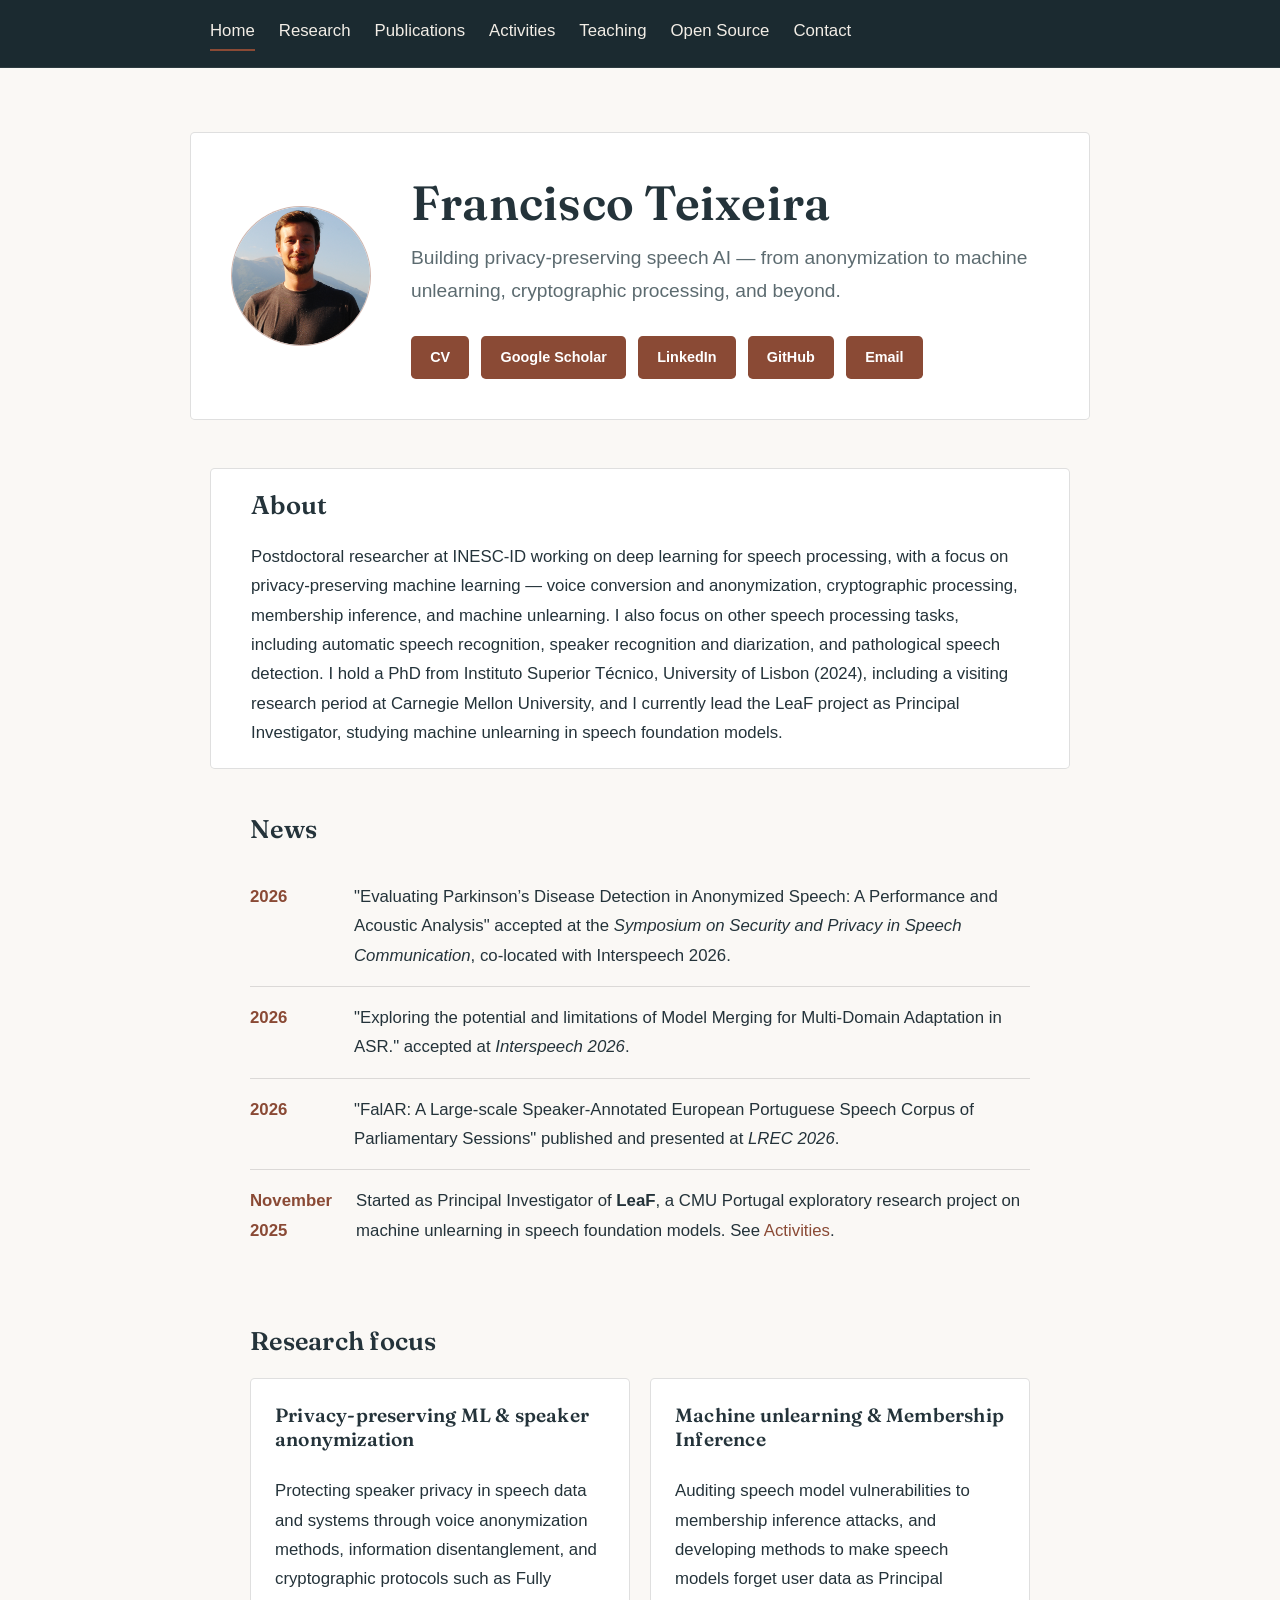
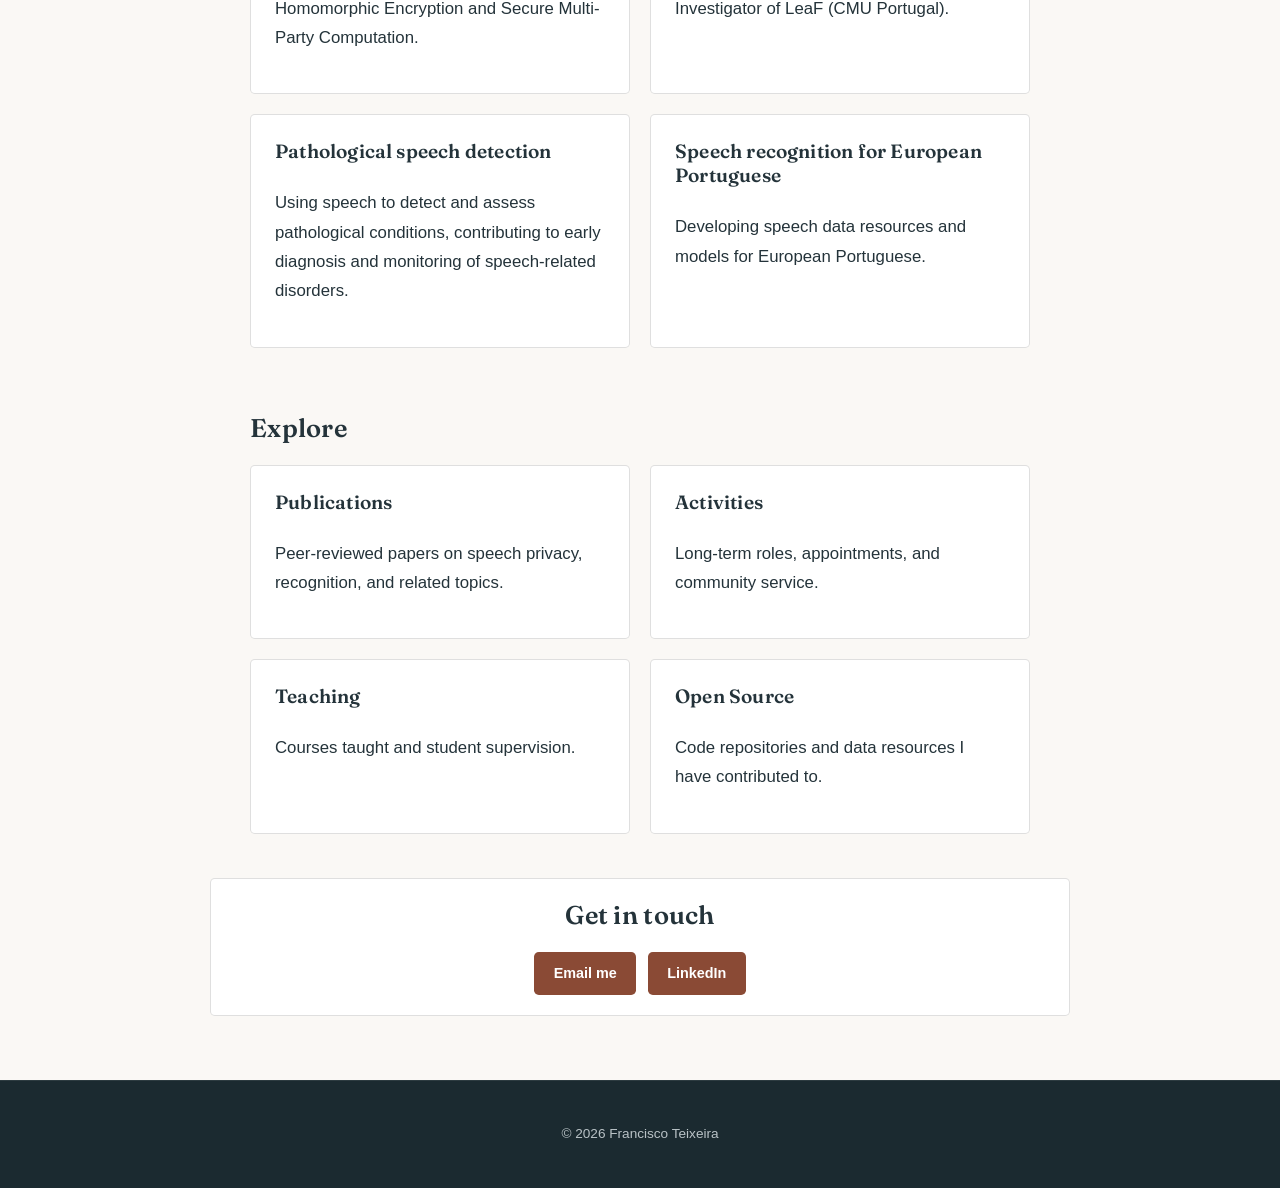
==== commit ef38a5bf: "Update 3." ====
--- a/index.html
+++ b/index.html
@@ -3,7 +3,10 @@
 <head>
   <meta charset="UTF-8">
   <meta name="viewport" content="width=device-width, initial-scale=1.0">
-  <title>About — Francisco Teixeira</title>
+  <title>Francisco Teixeira — Home</title>
+  <link rel="preconnect" href="https://fonts.googleapis.com">
+  <link rel="preconnect" href="https://fonts.gstatic.com" crossorigin>
+  <link rel="stylesheet" href="https://fonts.googleapis.com/css2?family=Fraunces:opsz,wght@9..144,500;9..144,600;9..144,700&display=swap">
   <link rel="stylesheet" href="assets/css/style.css">
 </head>
 <body>
@@ -13,88 +16,130 @@
   </div>
   <header class="site-header">
     <nav class="site-nav">
-      <a href="index.html">About</a>
+      <a href="index.html">Home</a>
+      <a href="index.html#research">Research</a>
       <a href="publications.html">Publications</a>
       <a href="activities.html">Activities</a>
       <a href="teaching.html">Teaching</a>
-      <a href="projects.html">Projects</a>
-      <a href="contact.html">Contact</a>
+      <a href="projects.html">Open Source</a>
+      <a href="index.html#contact">Contact</a>
     </nav>
   </header>
 
   <section class="hero">
     <div class="hero-inner glass">
       <!-- TODO: replace with a real headshot, e.g. <img src="assets/img/headshot.jpg" alt="Photo of Francisco Teixeira"> -->
-      <div class="hero-avatar" aria-hidden="true">FT</div>
+      <div class="hero-avatar">
+        <img src="assets/img/photo.png" alt="Photo of Francisco Teixeira">
+      </div>
       <div class="hero-content">
         <h1>Francisco Teixeira</h1>
-        <p class="hero-tagline">Postdoctoral Researcher — Speech Processing &amp; Privacy-Preserving ML</p>
+        <p class="hero-tagline">Building privacy-preserving speech AI — from anonymization to machine unlearning, cryptographic processing, and beyond.</p>
         <ul class="hero-ctas">
           <!-- TODO: replace with a hosted CV PDF URL once available -->
           <li><a href="cv.pdf">CV</a></li>
           <li><a href="https://scholar.google.com/citations?user=UYrQuTcAAAAJ&hl=en-EN">Google Scholar</a></li>
           <li><a href="https://www.linkedin.com/in/francisco-teixeira-3a6396144/">LinkedIn</a></li>
           <li><a href="https://github.com/fsepteixeira">GitHub</a></li>
-          <li><a href="mailto:francisco.sep.teixeira@gmail.com">Email</a></li>
+          <li><a href="mailto:fsepteixeira@proton.me">Email</a></li>
         </ul>
       </div>
     </div>
   </section>
 
   <main>
-    <section class="stat-strip">
-      <div class="stat-block glass">
-        <span class="stat-number">24</span>
-        <span class="stat-label">Publications</span>
-      </div>
-      <div class="stat-block glass">
-        <span class="stat-number">5,000+</span>
-        <span class="stat-label">Hours of speech in FalAR corpus</span>
-      </div>
-      <div class="stat-block glass">
-        <span class="stat-number">2024</span>
-        <span class="stat-label">PhD awarded</span>
-      </div>
-      <div class="stat-block glass">
-        <span class="stat-number">3</span>
-        <span class="stat-label">MSc theses supervised</span>
+    <section class="content-section glass intro-section">
+      <h2>About</h2>
+      <p>
+        Postdoctoral researcher at INESC-ID working on deep learning for speech processing, with a focus on
+        privacy-preserving machine learning — voice conversion and anonymization, cryptographic processing, membership inference, and machine
+        unlearning. I also focus on other speech processing tasks, including automatic speech recognition, speaker recognition and diarization, and pathological speech detection.
+        I hold a PhD from Instituto Superior Técnico, University of Lisbon (2024), including a visiting research period at Carnegie Mellon University, 
+        and I currently lead the LeaF project as Principal Investigator, studying machine unlearning in speech foundation models.
+      </p>
+    </section>
+
+    <section class="content-section" id="news">
+      <h2>News</h2>
+      <ul class="news-list">
+        <li class="news-item">
+          <span class="news-date">2026</span>
+          <p>"Evaluating Parkinson’s Disease Detection in Anonymized Speech: A Performance and Acoustic Analysis" accepted at the <em>Symposium on Security and Privacy in Speech Communication</em>, co-located with Interspeech 2026.</p>
+        </li>
+        <li class="news-item">
+          <span class="news-date">2026</span>
+          <p>"Exploring the potential and limitations of Model Merging for Multi-Domain Adaptation in ASR." accepted at <em>Interspeech 2026</em>.</p>
+        </li>
+        <li class="news-item">
+          <span class="news-date">2026</span>
+          <p>"FalAR: A Large-scale Speaker-Annotated European Portuguese Speech Corpus of Parliamentary Sessions" published and presented at <em>LREC 2026</em>.</p>
+        </li>
+        <li class="news-item">
+          <span class="news-date">November 2025</span>
+          <p>Started as Principal Investigator of <strong>LeaF</strong>, a CMU Portugal exploratory research project on machine unlearning in speech foundation models. See <a href="activities.html">Activities</a>.</p>
+        </li>
+      </ul>
+    </section>
+
+    <section class="content-section" id="research">
+      <h2>Research focus</h2>
+      <div class="card-grid">
+        <div class="focus-card glass">
+          <h3>Privacy-preserving ML &amp; speaker anonymization</h3>
+          <p class="description">Protecting speaker privacy in speech data and systems through voice anonymization methods, information disentanglement, and cryptographic protocols such as Fully Homomorphic Encryption and Secure Multi-Party Computation.</p>
+        </div>
+        <div class="focus-card glass">
+          <h3>Machine unlearning &amp; Membership Inference</h3>
+          <p class="description">Auditing speech model vulnerabilities to membership inference attacks, and developing methods to make speech models forget user data as Principal Investigator of LeaF (CMU Portugal).</p>
+        </div>
+        <div class="focus-card glass">
+          <h3>Pathological speech detection</h3>
+          <p class="description">Using speech to detect and assess pathological conditions, contributing to early diagnosis and monitoring of speech-related disorders.</p>
+        </div>
+        <div class="focus-card glass">
+          <h3>Speech recognition for European Portuguese</h3>
+          <p class="description">Developing speech data resources and models for European Portuguese.</p>
+        </div>
       </div>
     </section>
 
-    <div class="about-split">
-      <section class="about-bio content-section glass">
-        <p>
-          Postdoctoral researcher working on deep learning systems for speech processing. My main expertise
-          spans privacy-preserving machine learning — including voice conversion and anonymization, membership
-          inference, and machine unlearning — as well as speech recognition, speaker recognition, and speaker
-          diarization. I recently co-developed CAMÕES, an evaluation benchmark and set of state-of-the-art
-          open-source ASR models for European Portuguese, and led the collection of FalAR, a 5,000-hour
-          speaker-annotated speech corpus (available on Hugging Face). I also recently participated in the
-          development of SVeritas, a robustness benchmark for automatic speaker verification. I am currently
-          the Principal Investigator of the LeaF project (CMU Portugal), focused on machine unlearning in
-          speech foundation models. I hold a PhD from INESC-ID / Instituto Superior Técnico, University of
-          Lisbon (2024), with a visiting research period at the Language Technologies Institute, Carnegie
-          Mellon University.
-        </p>
-      </section>
+    <section class="content-section">
+      <h2>Explore</h2>
+      <div class="card-grid">
+        <a class="explore-card glass" href="publications.html">
+          <h3>Publications</h3>
+          <p class="description">Peer-reviewed papers on speech privacy, recognition, and related topics.</p>
+        </a>
+        <a class="explore-card glass" href="activities.html">
+          <h3>Activities</h3>
+          <p class="description">Long-term roles, appointments, and community service.</p>
+        </a>
+        <a class="explore-card glass" href="teaching.html">
+          <h3>Teaching</h3>
+          <p class="description">Courses taught and student supervision.</p>
+        </a>
+        <a class="explore-card glass" href="projects.html">
+          <h3>Open Source</h3>
+          <p class="description">Code repositories and data resources I have contributed to.</p>
+        </a>
+        <!--<a class="explore-card glass" href="https://github.com/fsepteixeira">
+          <h3>GitHub</h3>
+          <p class="description">Source code and open-source releases.</p>
+        </a>
+        <a class="explore-card glass" href="#contact">
+          <h3>Contact</h3>
+          <p class="description">Ways to get in touch.</p>
+        </a>-->
+      </div>
+    </section>
 
-      <aside class="quick-facts content-section glass">
-        <h2>Quick facts</h2>
-        <dl>
-          <dt>PhD</dt>
-          <dd>Instituto Superior Técnico (2024)</dd>
-
-          <dt>Postdoctoral Researcher</dt>
-          <dd>INESC-ID</dd>
-
-          <dt>Principal Investigator</dt>
-          <dd>LeaF (CMU Portugal)</dd>
-
-          <dt>Visiting Researcher</dt>
-          <dd>Carnegie Mellon University</dd>
-        </dl>
-      </aside>
-    </div>
+    <section class="content-section glass contact-cta" id="contact">
+      <h2>Get in touch</h2>
+      <ul class="hero-ctas">
+        <li><a href="mailto:fsepteixeira@proton.me">Email me</a></li>
+        <li><a href="https://www.linkedin.com/in/francisco-teixeira-3a6396144/">LinkedIn</a></li>
+      </ul>
+    </section>
   </main>
 
 
--- a/assets/css/style.css
+++ b/assets/css/style.css
@@ -2,22 +2,24 @@
 
 :root {
   --max-width: 900px;
-  --color-bg-plum: #2a1a3e;
-  --color-bg-wine: #6b2d4f;
-  --color-bg-coral: #e8734a;
-  --color-text: #e6edf3;
-  --color-text-muted: #c9b8d6;
-  --color-accent-coral: #f4845f;
-  --color-accent-amber: #f2a541;
-  --color-accent-gold: #eab86c;
-  --glass-bg: rgba(255, 255, 255, 0.07);
-  --glass-bg-strong: rgba(255, 255, 255, 0.1);
-  --glass-border: rgba(255, 255, 255, 0.16);
-  --glass-blur: 14px;
-  --radius: 0.9rem;
-  --shadow: 0 8px 24px rgba(0, 0, 0, 0.3), 0 2px 6px rgba(0, 0, 0, 0.25);
-  --shadow-hover: 0 16px 40px rgba(244, 133, 95, 0.25), 0 4px 12px rgba(0, 0, 0, 0.35);
-  --glow-coral: 0 0 20px rgba(244, 133, 95, 0.55);
+  /* page background: warm off-white, paper-like */
+  --color-page-bg: #faf8f5;
+  --color-panel-bg: #ffffff;
+  /* flat ink color used for header/footer, not the page background */
+  --color-ink: #1b2a30;
+  --color-text: #24333a;
+  --color-text-muted: #5c6b70;
+  --color-text-on-dark: #f2ede6;
+  --color-text-on-dark-muted: #b9c2c6;
+  /* single understated accent, used sparingly throughout */
+  --color-accent: #8a4a35;
+  --color-accent-dark: #6e3a29;
+  --color-accent-tint: rgba(138, 74, 53, 0.08);
+  --color-rule: rgba(28, 30, 30, 0.14);
+  --color-rule-accent: rgba(138, 74, 53, 0.4);
+  --radius: 0.3rem;
+  --font-heading: "Fraunces", Georgia, "Times New Roman", serif;
+  --font-body: -apple-system, BlinkMacSystemFont, "Segoe UI", Helvetica, Arial, sans-serif;
 }
 
 * {
@@ -30,21 +32,17 @@
 
 body {
   margin: 0;
-  font-family: -apple-system, BlinkMacSystemFont, "Segoe UI", Helvetica, Arial, sans-serif;
+  font-family: var(--font-body);
   font-size: 1.05rem;
   color: var(--color-text);
-  line-height: 1.7;
+  line-height: 1.75;
   min-height: 100vh;
   position: relative;
-  background: radial-gradient(ellipse at top left, #3d2154 0%, transparent 55%),
-    radial-gradient(ellipse at bottom right, #7a3350 0%, transparent 55%),
-    linear-gradient(135deg, var(--color-bg-plum) 0%, var(--color-bg-wine) 55%, var(--color-bg-coral) 100%);
-  background-attachment: fixed;
-  background-size: cover;
+  background: var(--color-page-bg);
 }
 
 a {
-  color: var(--color-accent-gold);
+  color: var(--color-accent);
   text-decoration: none;
 }
 
@@ -53,84 +51,45 @@
 }
 
 h1, h2, h3 {
-  line-height: 1.3;
-  font-weight: 700;
-  color: #ffffff;
+  font-family: var(--font-heading);
+  line-height: 1.25;
+  font-weight: 600;
+  letter-spacing: 0.01em;
+  color: var(--color-text);
 }
 
 h1 {
-  font-size: 2rem;
+  font-size: 2.2rem;
   margin-top: 0;
 }
 
 h2 {
-  font-size: 1.4rem;
+  font-size: 1.6rem;
 }
 
 h3 {
-  font-size: 1.1rem;
-}
-
-/* ---------- Glow blobs (decorative, behind content) ---------- */
+  font-size: 1.2rem;
+}
+
+/* ---------- Decorative background (kept minimal for editorial look) ---------- */
 
 .bg-glow {
-  position: fixed;
-  inset: 0;
-  z-index: -1;
-  overflow: hidden;
-  pointer-events: none;
-}
-
-.bg-glow .blob {
-  position: absolute;
-  border-radius: 50%;
-  filter: blur(90px);
-  opacity: 0.35;
-}
-
-.bg-glow .blob-1 {
-  width: 32rem;
-  height: 32rem;
-  top: -8rem;
-  left: -6rem;
-  background: radial-gradient(circle, var(--color-accent-coral) 0%, transparent 70%);
-}
-
-.bg-glow .blob-2 {
-  width: 28rem;
-  height: 28rem;
-  bottom: -6rem;
-  right: -6rem;
-  background: radial-gradient(circle, var(--color-accent-gold) 0%, transparent 70%);
-}
-
-@media (max-width: 640px) {
-  .bg-glow .blob-1,
-  .bg-glow .blob-2 {
-    width: 16rem;
-    height: 16rem;
-    filter: blur(60px);
-  }
-}
-
-/* ---------- Glass panel utility ---------- */
+  display: none;
+}
+
+/* ---------- Editorial panel utility (hairline border, no blur) ---------- */
 
 .glass {
-  background: var(--glass-bg);
-  backdrop-filter: blur(var(--glass-blur));
-  -webkit-backdrop-filter: blur(var(--glass-blur));
-  border: 1px solid var(--glass-border);
+  background: var(--color-panel-bg);
+  border: 1px solid var(--color-rule);
   border-radius: var(--radius);
-  box-shadow: var(--shadow);
-}
-
-/* ---------- Header / nav ---------- */
+}
+
+/* ---------- Header / nav (flat ink bar) ---------- */
 
 .site-header {
-  background: rgba(42, 26, 62, 0.55);
-  backdrop-filter: blur(var(--glass-blur));
-  -webkit-backdrop-filter: blur(var(--glass-blur));
-  border-bottom: 1px solid var(--glass-border);
+  background: var(--color-ink);
+  border-bottom: 1px solid rgba(255, 255, 255, 0.08);
   position: sticky;
   top: 0;
   z-index: 10;
@@ -146,24 +105,22 @@
 }
 
 .site-nav a {
-  color: var(--color-text);
+  color: var(--color-text-on-dark);
   font-weight: 500;
   padding-bottom: 0.2rem;
   border-bottom: 2px solid transparent;
-  transition: color 0.15s ease, border-color 0.15s ease, text-shadow 0.15s ease;
+  transition: color 0.15s ease, border-color 0.15s ease;
 }
 
 .site-nav a:hover {
-  color: var(--color-accent-gold);
+  color: var(--color-text-on-dark);
   text-decoration: none;
-  border-bottom-color: var(--color-accent-amber);
-  text-shadow: var(--glow-coral);
+  border-bottom-color: var(--color-accent);
 }
 
 .site-nav a.active {
-  color: var(--color-accent-gold);
-  border-bottom-color: var(--color-accent-amber);
-  text-shadow: var(--glow-coral);
+  color: var(--color-text-on-dark);
+  border-bottom-color: var(--color-accent);
 }
 
 /* ---------- Layout ---------- */
@@ -171,18 +128,22 @@
 main {
   max-width: var(--max-width);
   margin: 0 auto;
-  padding: 3rem 1.25rem;
+  padding: 4rem 1.25rem;
   min-height: 60vh;
 }
 
+.hero + main {
+  padding-top: 1.5rem;
+}
+
 section + section {
-  margin-top: 2.5rem;
-}
-
-/* ---------- Hero (About page) ---------- */
+  margin-top: 1.5rem;
+}
+
+/* ---------- Hero (Home page) ---------- */
 
 .hero {
-  padding: 3.5rem 1.25rem;
+  padding: 4rem 1.25rem 1.5rem;
 }
 
 .hero-inner {
@@ -200,15 +161,15 @@
   width: 140px;
   height: 140px;
   border-radius: 50%;
-  background: rgba(255, 255, 255, 0.08);
-  border: 3px solid var(--color-accent-amber);
-  box-shadow: var(--glow-coral);
+  background: var(--color-panel-bg);
+  border: 1px solid var(--color-rule-accent);
   display: flex;
   align-items: center;
   justify-content: center;
   font-size: 2.4rem;
-  font-weight: 700;
-  color: var(--color-accent-gold);
+  font-family: var(--font-heading);
+  font-weight: 600;
+  color: var(--color-accent);
   overflow: hidden;
 }
 
@@ -223,16 +184,17 @@
 }
 
 .hero-content h1 {
-  font-size: 2.8rem;
-  font-weight: 800;
-  margin: 0 0 0.4rem;
-  color: #ffffff;
+  font-size: 3rem;
+  font-weight: 600;
+  margin: 0 0 0.5rem;
+  color: var(--color-text);
+  letter-spacing: 0.005em;
 }
 
 .hero-tagline {
   font-size: 1.2rem;
   color: var(--color-text-muted);
-  margin: 0 0 1.5rem;
+  margin: 0 0 1.75rem;
 }
 
 .hero-ctas {
@@ -251,112 +213,92 @@
 .hero-ctas a {
   display: inline-block;
   padding: 0.55rem 1.2rem;
-  border-radius: 999px;
-  background: linear-gradient(135deg, var(--color-accent-coral), var(--color-accent-amber));
-  color: #2a1a3e;
+  border-radius: var(--radius);
+  background: var(--color-accent);
+  color: #ffffff;
   font-weight: 600;
   font-size: 0.9rem;
-  box-shadow: 0 4px 14px rgba(244, 133, 95, 0.3);
-  transition: box-shadow 0.2s ease, transform 0.2s ease;
+  transition: background 0.2s ease;
 }
 
 .hero-ctas a:hover {
-  box-shadow: 0 0 0 1px rgba(234, 184, 108, 0.4), 0 0 24px rgba(244, 133, 95, 0.65);
-  transform: translateY(-2px);
+  background: var(--color-accent-dark);
   text-decoration: none;
 }
 
 .content-section {
   max-width: var(--max-width);
-  padding: 2rem 2.25rem;
+  padding: 1.25rem 2.5rem;
 }
 
 .content-section h2 {
   margin-top: 0;
 }
 
-/* ---------- Highlight stat strip (About page) ---------- */
-
-.stat-strip {
-  max-width: var(--max-width);
-  margin: 0 auto 2rem;
-  display: flex;
-  flex-wrap: wrap;
-  gap: 1rem;
-}
-
-.stat-block {
-  flex: 1 1 140px;
-  padding: 1.1rem 1rem;
+/* ---------- Home page: intro / research focus / explore / contact CTA ---------- */
+
+.intro-section p {
+  margin: 0;
+}
+
+.news-list {
+  list-style: none;
+  margin: 0;
+  padding: 0;
+}
+
+.news-item {
+  display: flex;
+  gap: 1.5rem;
+  padding: 1rem 0;
+  border-top: 1px solid var(--color-rule);
+}
+
+.news-item:first-child {
+  border-top: none;
+}
+
+.news-date {
+  flex: 0 0 5rem;
+  font-weight: 600;
+  color: var(--color-accent);
+}
+
+.news-item p {
+  margin: 0;
+  flex: 1;
+}
+
+.focus-card,
+.explore-card {
+  padding: 1.5rem;
+  display: flex;
+  flex-direction: column;
+  gap: 0.5rem;
+  transition: border-color 0.2s ease;
+}
+
+.focus-card h3,
+.explore-card h3 {
+  margin: 0;
+}
+
+.explore-card {
+  color: var(--color-text);
+}
+
+.explore-card:hover {
+  border-color: var(--color-rule-accent);
+  text-decoration: none;
+}
+
+.contact-cta {
   text-align: center;
 }
 
-.stat-number {
-  display: block;
-  font-size: 2.1rem;
-  font-weight: 800;
-  background: linear-gradient(135deg, var(--color-accent-gold), var(--color-accent-coral));
-  -webkit-background-clip: text;
-  background-clip: text;
-  color: transparent;
-}
-
-.stat-label {
-  display: block;
-  margin-top: 0.25rem;
-  font-size: 0.85rem;
-  color: var(--color-text-muted);
-}
-
-/* ---------- About split-screen (bio + quick facts) ---------- */
-
-.about-split {
-  max-width: var(--max-width);
-  margin: 0 auto;
-  display: grid;
-  grid-template-columns: 1fr;
-  gap: 1.5rem;
-  align-items: start;
-}
-
-@media (min-width: 720px) {
-  .about-split {
-    grid-template-columns: 2fr 1fr;
-  }
-}
-
-.about-bio {
-  padding: 2rem 2.25rem;
-}
-
-.quick-facts {
-  padding: 1.5rem 1.75rem;
-}
-
-.quick-facts h2 {
-  margin-top: 0;
-  font-size: 1.15rem;
-}
-
-.quick-facts dl {
-  margin: 0;
-}
-
-.quick-facts dt {
-  font-size: 0.8rem;
-  font-weight: 700;
-  color: var(--color-accent-gold);
-  text-transform: uppercase;
-  letter-spacing: 0.03em;
-}
-
-.quick-facts dd {
-  margin: 0 0 1rem;
-  color: var(--color-text-muted);
-}
-
-.quick-facts dd:last-child {
-  margin-bottom: 0;
+.contact-cta .hero-ctas {
+  justify-content: center;
+  margin-top: 1rem;
 }
 
 /* ---------- Links list ---------- */
@@ -386,14 +328,11 @@
 
 .publication,
 .project {
-  background: var(--glass-bg);
-  backdrop-filter: blur(var(--glass-blur));
-  -webkit-backdrop-filter: blur(var(--glass-blur));
-  border: 1px solid var(--glass-border);
+  background: var(--color-panel-bg);
+  border: 1px solid var(--color-rule);
   border-radius: var(--radius);
-  box-shadow: var(--shadow);
   padding: 1.5rem;
-  transition: transform 0.2s ease, box-shadow 0.2s ease, border-color 0.2s ease;
+  transition: border-color 0.2s ease;
   display: flex;
   flex-direction: column;
   gap: 0.5rem;
@@ -401,9 +340,7 @@
 
 .publication:hover,
 .project:hover {
-  transform: translateY(-4px) scale(1.015);
-  box-shadow: var(--shadow-hover);
-  border-color: rgba(244, 133, 95, 0.45);
+  border-color: var(--color-rule-accent);
 }
 
 .publication h3,
@@ -466,12 +403,12 @@
 .badge {
   display: inline-block;
   align-self: flex-start;
-  background: linear-gradient(135deg, var(--color-accent-coral), var(--color-accent-amber));
-  color: #2a1a3e;
+  background: var(--color-accent);
+  color: #ffffff;
   font-size: 0.78rem;
   font-weight: 700;
   padding: 0.2rem 0.65rem;
-  border-radius: 999px;
+  border-radius: var(--radius);
 }
 
 .publication .authors {
@@ -499,17 +436,16 @@
   font-size: 0.88rem;
   font-weight: 600;
   padding: 0.3rem 0.75rem;
-  border: 1px solid var(--color-accent-amber);
-  border-radius: 999px;
-  color: var(--color-accent-gold);
-  transition: background 0.15s ease, color 0.15s ease, box-shadow 0.15s ease;
+  border: 1px solid var(--color-accent);
+  border-radius: var(--radius);
+  color: var(--color-accent);
+  transition: background 0.15s ease, color 0.15s ease;
 }
 
 .publication .links a:hover,
 .project .links a:hover {
-  background: linear-gradient(135deg, var(--color-accent-coral), var(--color-accent-amber));
-  color: #2a1a3e;
-  box-shadow: var(--glow-coral);
+  background: var(--color-accent);
+  color: #ffffff;
   text-decoration: none;
 }
 
@@ -526,20 +462,17 @@
   left: 0;
   top: 0;
   bottom: 0;
-  width: 2px;
-  background: linear-gradient(to bottom, var(--color-accent-coral), var(--color-accent-amber));
+  width: 1px;
+  background: var(--color-rule-accent);
 }
 
 .timeline-entry {
   position: relative;
   margin: 0 0 1.25rem 1.25rem;
   padding: 1rem 1.25rem;
-  background: var(--glass-bg);
-  backdrop-filter: blur(var(--glass-blur));
-  -webkit-backdrop-filter: blur(var(--glass-blur));
-  border: 1px solid var(--glass-border);
+  background: var(--color-panel-bg);
+  border: 1px solid var(--color-rule);
   border-radius: var(--radius);
-  box-shadow: var(--shadow);
 }
 
 .timeline-entry:last-child {
@@ -551,18 +484,17 @@
   position: absolute;
   left: calc(-1.75rem - 5px);
   top: 1.3rem;
-  width: 12px;
-  height: 12px;
+  width: 10px;
+  height: 10px;
   border-radius: 50%;
-  background: radial-gradient(circle, var(--color-accent-gold), var(--color-accent-amber));
-  box-shadow: var(--glow-coral);
+  background: var(--color-accent);
 }
 
 .timeline-entry .date {
   display: block;
   font-size: 0.85rem;
   font-weight: 700;
-  color: var(--color-accent-gold);
+  color: var(--color-accent);
   margin-bottom: 0.25rem;
 }
 
@@ -584,13 +516,11 @@
 /* ---------- Footer ---------- */
 
 .site-footer {
-  background: rgba(42, 26, 62, 0.55);
-  backdrop-filter: blur(var(--glass-blur));
-  -webkit-backdrop-filter: blur(var(--glass-blur));
-  border-top: 1px solid var(--glass-border);
+  background: var(--color-ink);
+  border-top: 1px solid rgba(255, 255, 255, 0.08);
   padding: 1.75rem 1.25rem;
   text-align: center;
-  color: var(--color-text-muted);
+  color: var(--color-text-on-dark-muted);
   font-size: 0.85rem;
 }
 
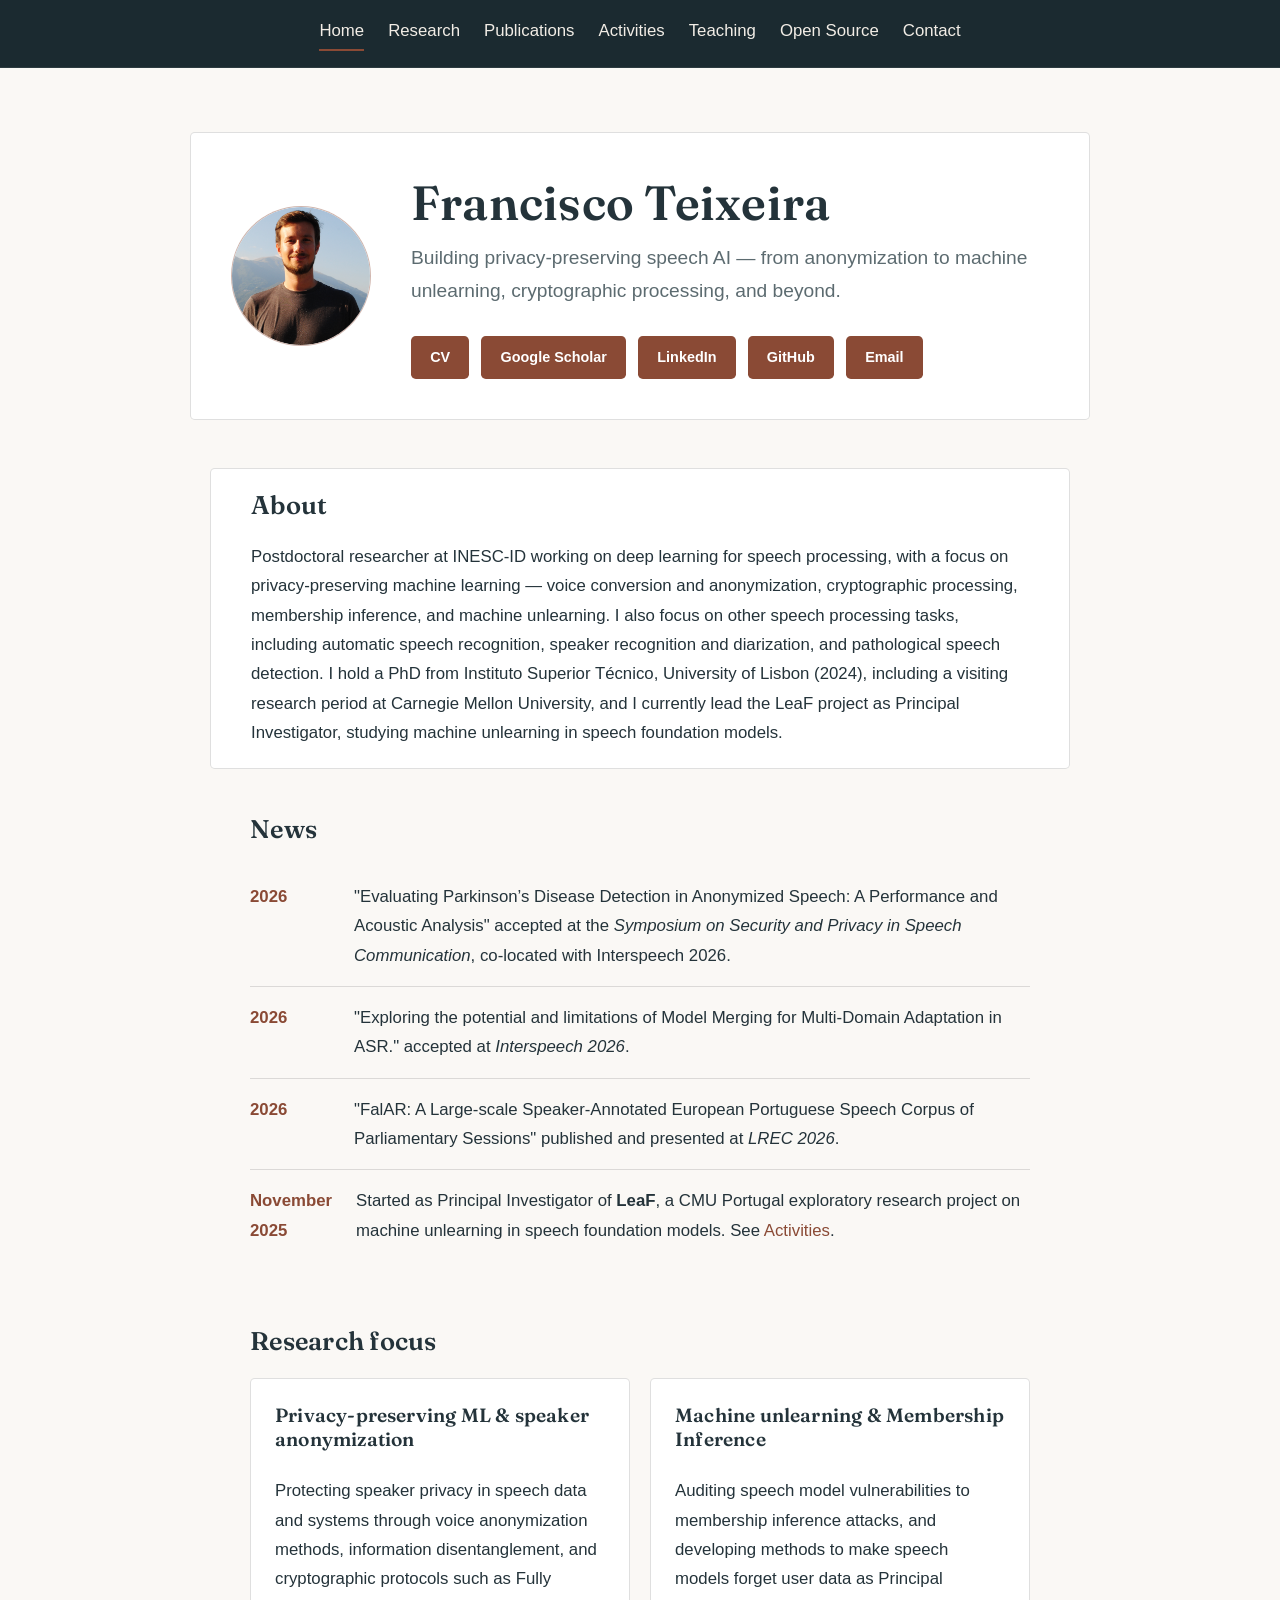
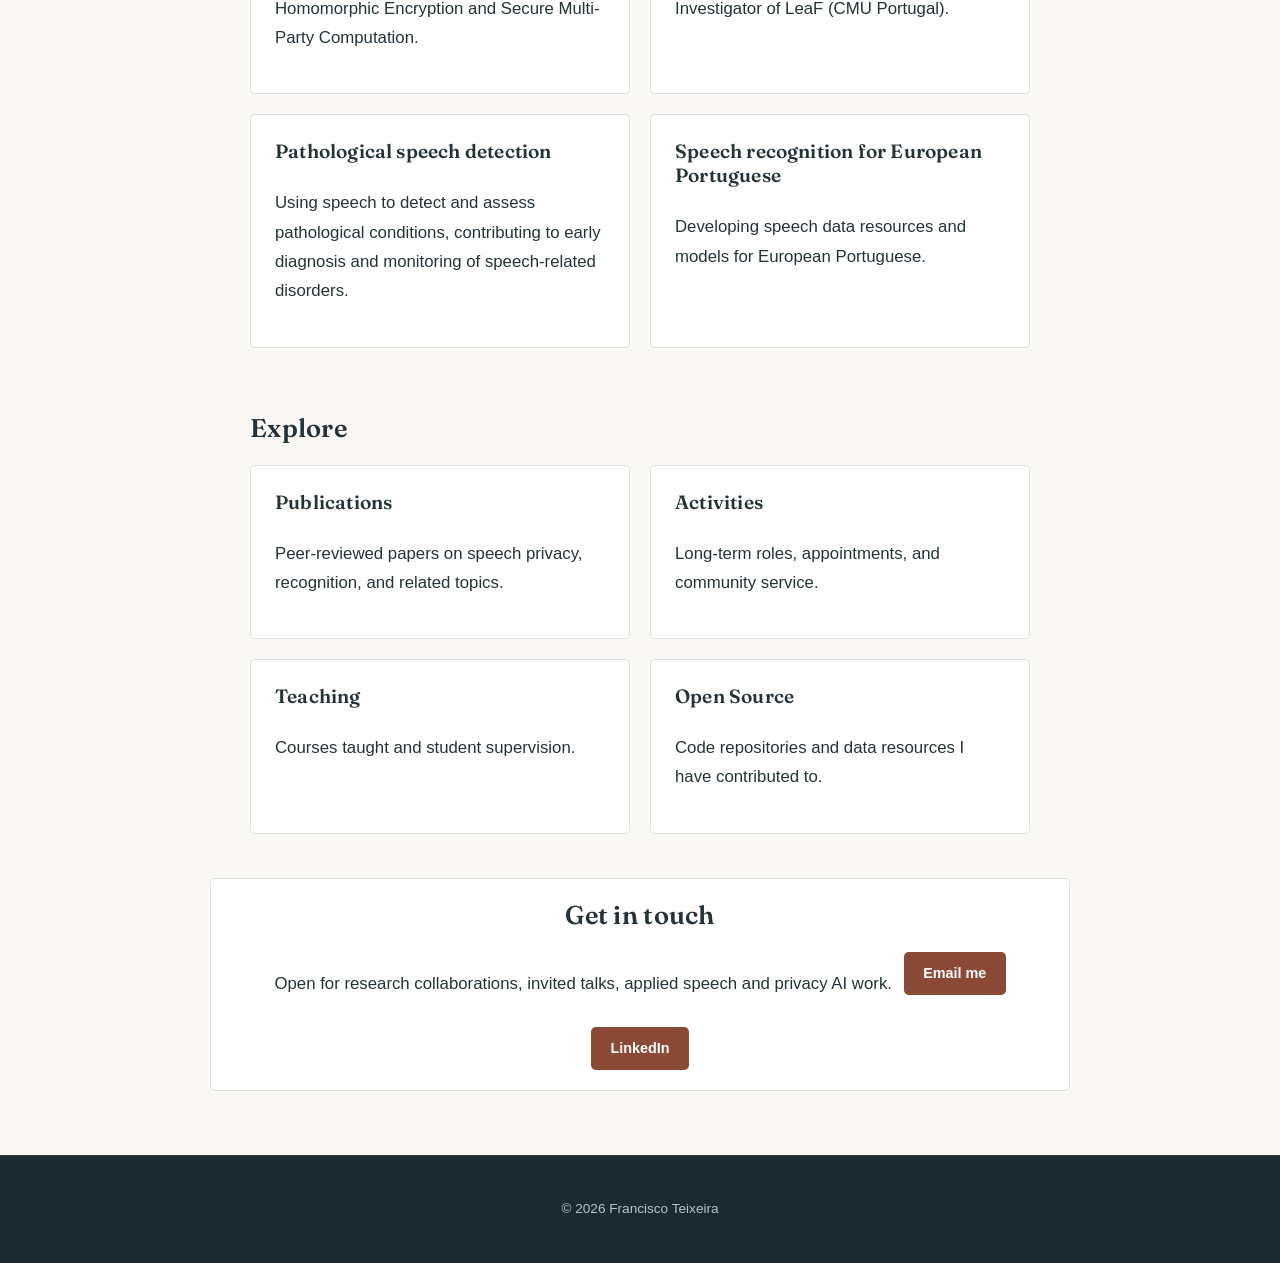
==== commit 2bc1663c: "Backup before content/design update" ====
--- a/index.html
+++ b/index.html
@@ -136,6 +136,7 @@
     <section class="content-section glass contact-cta" id="contact">
       <h2>Get in touch</h2>
       <ul class="hero-ctas">
+        <p>Open for research collaborations, invited talks, applied speech and privacy AI work.</p>
         <li><a href="mailto:fsepteixeira@proton.me">Email me</a></li>
         <li><a href="https://www.linkedin.com/in/francisco-teixeira-3a6396144/">LinkedIn</a></li>
       </ul>
--- a/assets/css/style.css
+++ b/assets/css/style.css
@@ -101,6 +101,7 @@
   padding: 1rem 1.25rem;
   display: flex;
   flex-wrap: wrap;
+  justify-content: center;
   gap: 1.5rem;
 }
 
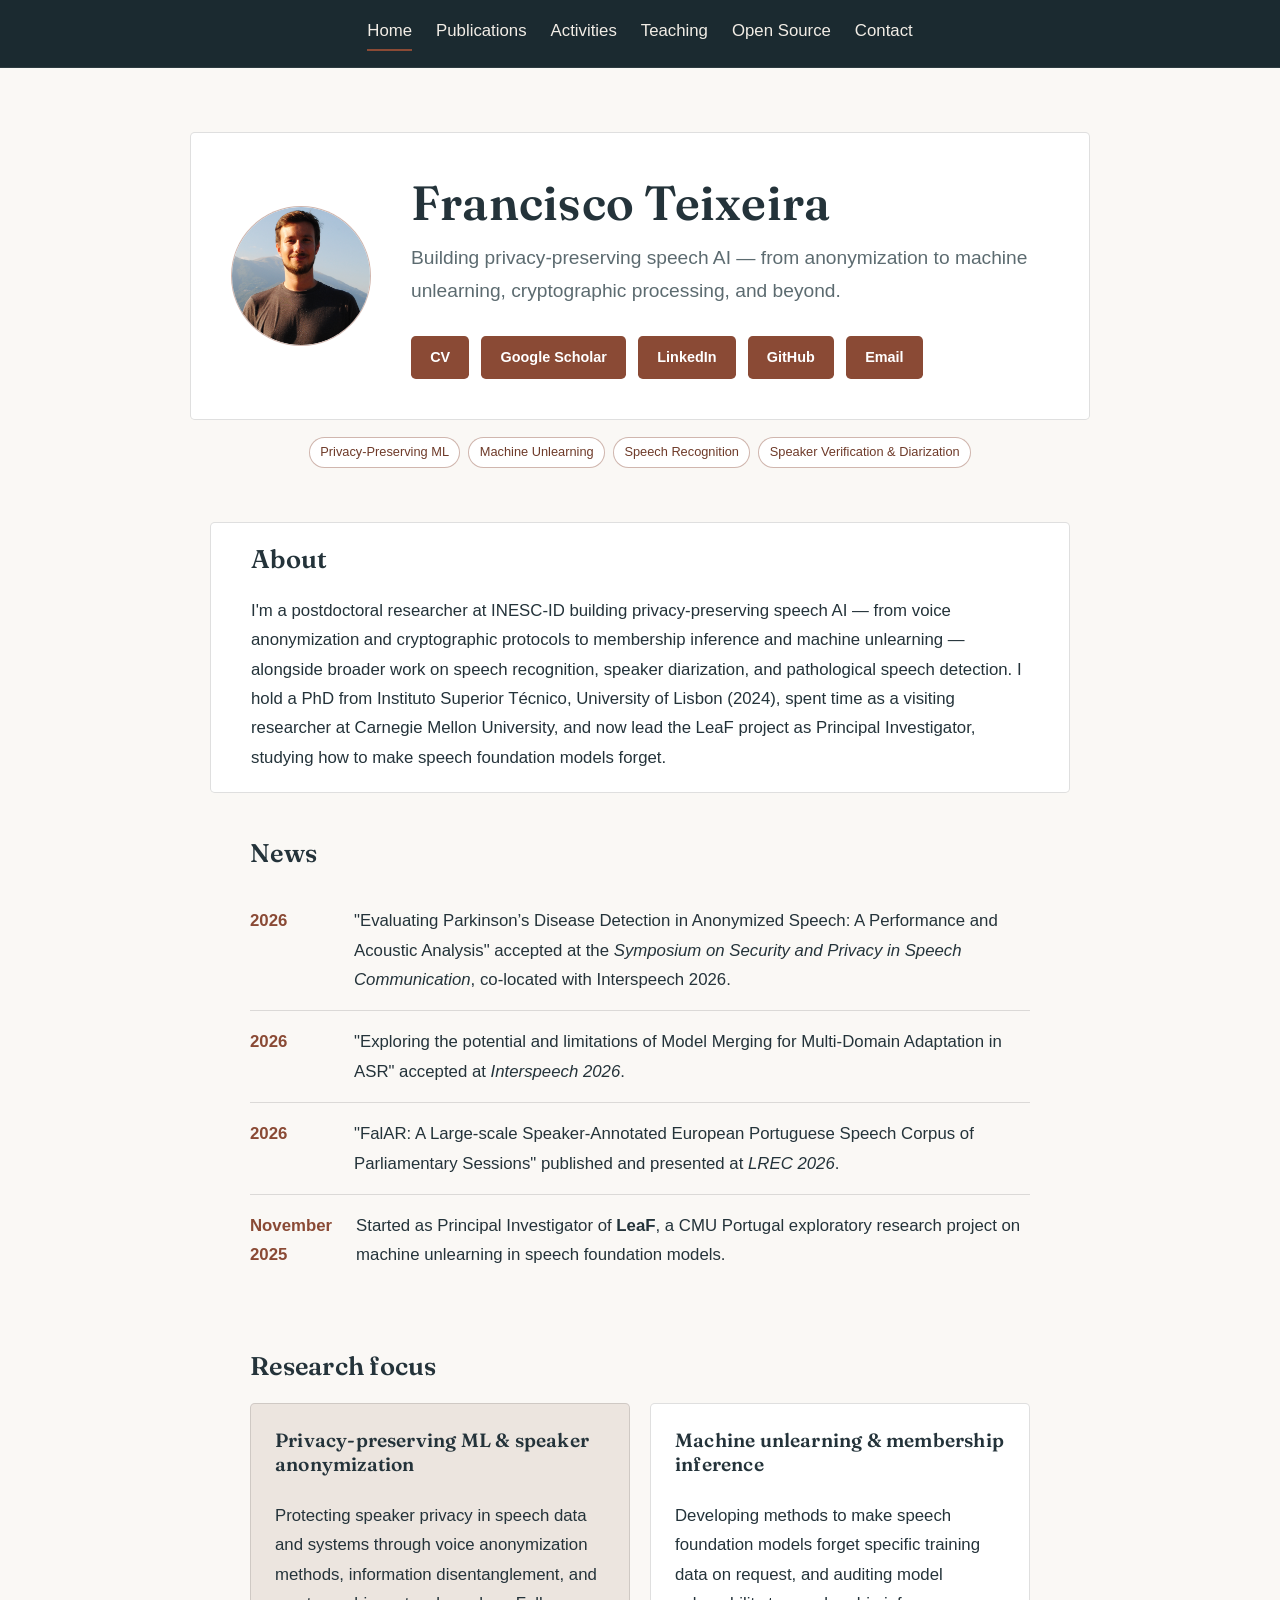
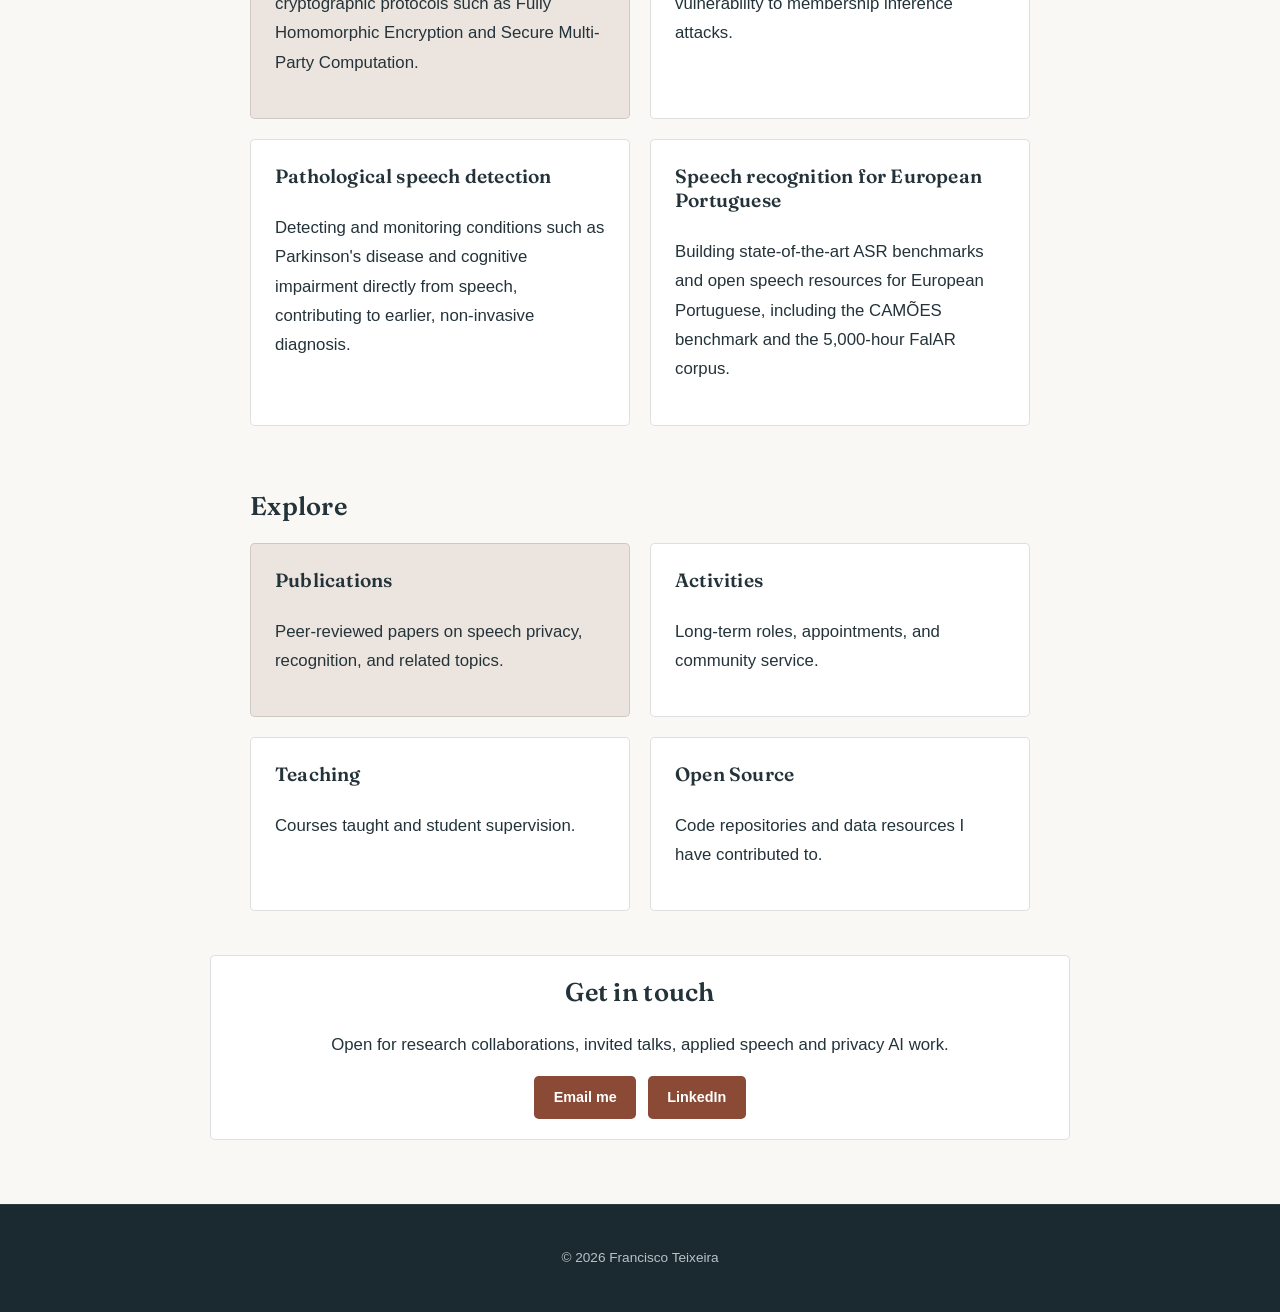
==== commit 64907ea6: "Update 4" ====
--- a/index.html
+++ b/index.html
@@ -17,7 +17,6 @@
   <header class="site-header">
     <nav class="site-nav">
       <a href="index.html">Home</a>
-      <a href="index.html#research">Research</a>
       <a href="publications.html">Publications</a>
       <a href="activities.html">Activities</a>
       <a href="teaching.html">Teaching</a>
@@ -45,17 +44,35 @@
         </ul>
       </div>
     </div>
+
+    <div class="tag-float">
+      <ul class="tag-row">
+        <!--<li class="tag-group-label">Focus:</li>-->
+        <li class="tag">Privacy-Preserving ML</li>
+        <li class="tag">Machine Unlearning</li>
+        <li class="tag">Speech Recognition</li>
+        <li class="tag">Speaker Verification &amp; Diarization</li>
+      </ul>
+      <!--<ul class="tag-row">
+        <li class="tag-group-label">Tools:</li>
+        <li class="tag">PyTorch</li>
+        <li class="tag">Hugging Face</li>
+        <li class="tag">ESPnet / SpeechBrain</li>
+        <li class="tag">Homomorphic Encryption &amp; MPC</li>
+      </ul>-->
+    </div>
   </section>
 
   <main>
     <section class="content-section glass intro-section">
       <h2>About</h2>
       <p>
-        Postdoctoral researcher at INESC-ID working on deep learning for speech processing, with a focus on
-        privacy-preserving machine learning — voice conversion and anonymization, cryptographic processing, membership inference, and machine
-        unlearning. I also focus on other speech processing tasks, including automatic speech recognition, speaker recognition and diarization, and pathological speech detection.
-        I hold a PhD from Instituto Superior Técnico, University of Lisbon (2024), including a visiting research period at Carnegie Mellon University, 
-        and I currently lead the LeaF project as Principal Investigator, studying machine unlearning in speech foundation models.
+        I'm a postdoctoral researcher at INESC-ID building privacy-preserving speech AI — from voice anonymization
+        and cryptographic protocols to membership inference and machine unlearning — alongside broader work on
+        speech recognition, speaker diarization, and pathological speech detection. I hold a PhD from Instituto
+        Superior Técnico, University of Lisbon (2024), spent time as a visiting researcher at Carnegie Mellon
+        University, and now lead the LeaF project as Principal Investigator, studying how to make speech
+        foundation models forget.
       </p>
     </section>
 
@@ -68,7 +85,7 @@
         </li>
         <li class="news-item">
           <span class="news-date">2026</span>
-          <p>"Exploring the potential and limitations of Model Merging for Multi-Domain Adaptation in ASR." accepted at <em>Interspeech 2026</em>.</p>
+          <p>"Exploring the potential and limitations of Model Merging for Multi-Domain Adaptation in ASR" accepted at <em>Interspeech 2026</em>.</p>
         </li>
         <li class="news-item">
           <span class="news-date">2026</span>
@@ -76,7 +93,7 @@
         </li>
         <li class="news-item">
           <span class="news-date">November 2025</span>
-          <p>Started as Principal Investigator of <strong>LeaF</strong>, a CMU Portugal exploratory research project on machine unlearning in speech foundation models. See <a href="activities.html">Activities</a>.</p>
+          <p>Started as Principal Investigator of <strong>LeaF</strong>, a CMU Portugal exploratory research project on machine unlearning in speech foundation models.</p>
         </li>
       </ul>
     </section>
@@ -84,21 +101,21 @@
     <section class="content-section" id="research">
       <h2>Research focus</h2>
       <div class="card-grid">
-        <div class="focus-card glass">
+        <div class="focus-card glass featured">
           <h3>Privacy-preserving ML &amp; speaker anonymization</h3>
           <p class="description">Protecting speaker privacy in speech data and systems through voice anonymization methods, information disentanglement, and cryptographic protocols such as Fully Homomorphic Encryption and Secure Multi-Party Computation.</p>
         </div>
         <div class="focus-card glass">
-          <h3>Machine unlearning &amp; Membership Inference</h3>
-          <p class="description">Auditing speech model vulnerabilities to membership inference attacks, and developing methods to make speech models forget user data as Principal Investigator of LeaF (CMU Portugal).</p>
+          <h3>Machine unlearning &amp; membership inference</h3>
+          <p class="description">Developing methods to make speech foundation models forget specific training data on request, and auditing model vulnerability to membership inference attacks.</p>
         </div>
         <div class="focus-card glass">
           <h3>Pathological speech detection</h3>
-          <p class="description">Using speech to detect and assess pathological conditions, contributing to early diagnosis and monitoring of speech-related disorders.</p>
+          <p class="description">Detecting and monitoring conditions such as Parkinson's disease and cognitive impairment directly from speech, contributing to earlier, non-invasive diagnosis.</p>
         </div>
         <div class="focus-card glass">
           <h3>Speech recognition for European Portuguese</h3>
-          <p class="description">Developing speech data resources and models for European Portuguese.</p>
+          <p class="description">Building state-of-the-art ASR benchmarks and open speech resources for European Portuguese, including the CAMÕES benchmark and the 5,000-hour FalAR corpus.</p>
         </div>
       </div>
     </section>
@@ -106,7 +123,7 @@
     <section class="content-section">
       <h2>Explore</h2>
       <div class="card-grid">
-        <a class="explore-card glass" href="publications.html">
+        <a class="explore-card glass featured" href="publications.html">
           <h3>Publications</h3>
           <p class="description">Peer-reviewed papers on speech privacy, recognition, and related topics.</p>
         </a>
@@ -135,8 +152,8 @@
 
     <section class="content-section glass contact-cta" id="contact">
       <h2>Get in touch</h2>
+      <p>Open for research collaborations, invited talks, applied speech and privacy AI work.</p>
       <ul class="hero-ctas">
-        <p>Open for research collaborations, invited talks, applied speech and privacy AI work.</p>
         <li><a href="mailto:fsepteixeira@proton.me">Email me</a></li>
         <li><a href="https://www.linkedin.com/in/francisco-teixeira-3a6396144/">LinkedIn</a></li>
       </ul>
--- a/assets/css/style.css
+++ b/assets/css/style.css
@@ -14,7 +14,7 @@
   /* single understated accent, used sparingly throughout */
   --color-accent: #8a4a35;
   --color-accent-dark: #6e3a29;
-  --color-accent-tint: rgba(138, 74, 53, 0.08);
+  --color-accent-tint: rgba(168, 129, 115, 0.16);
   --color-rule: rgba(28, 30, 30, 0.14);
   --color-rule-accent: rgba(138, 74, 53, 0.4);
   --radius: 0.3rem;
@@ -134,7 +134,7 @@
 }
 
 .hero + main {
-  padding-top: 1.5rem;
+  padding-top: 0.75rem;
 }
 
 section + section {
@@ -196,6 +196,47 @@
   font-size: 1.2rem;
   color: var(--color-text-muted);
   margin: 0 0 1.75rem;
+}
+
+.tag-float {
+  max-width: var(--max-width);
+  margin: 0 auto;
+  padding: 1.1rem 2rem;
+  display: flex;
+  flex-wrap: wrap;
+  justify-content: center;
+  gap: 1rem 2rem;
+  position: relative;
+  z-index: 1;
+}
+
+.tag-row {
+  list-style: none;
+  padding: 0;
+  margin: 0;
+  display: flex;
+  flex-wrap: wrap;
+  align-items: center;
+  justify-content: center;
+  gap: 0.5rem;
+}
+
+.tag-group-label {
+  font-size: 0.8rem;
+  font-weight: 600;
+  color: var(--color-text-muted);
+  margin-right: 0.15rem;
+}
+
+.tag {
+  display: inline-block;
+  padding: 0.2rem 0.65rem;
+  border-radius: 999px;
+  background: var(--color-panel-bg);
+  border: 1px solid var(--color-rule-accent);
+  color: var(--color-accent-dark);
+  font-size: 0.8rem;
+  font-weight: 500;
 }
 
 .hero-ctas {
@@ -279,6 +320,11 @@
   transition: border-color 0.2s ease;
 }
 
+.featured {
+  /* border-color: var(--color-accent) !important; */
+  background: var(--color-accent-tint);
+}
+
 .focus-card h3,
 .explore-card h3 {
   margin: 0;
@@ -488,7 +534,12 @@
   width: 10px;
   height: 10px;
   border-radius: 50%;
-  background: var(--color-accent);
+  background: var(--color-rule-accent);
+}
+
+.timeline-entry.is-past::before {
+  background: var(--color-page-bg);
+  border: 2px solid var(--color-rule-accent);
 }
 
 .timeline-entry .date {
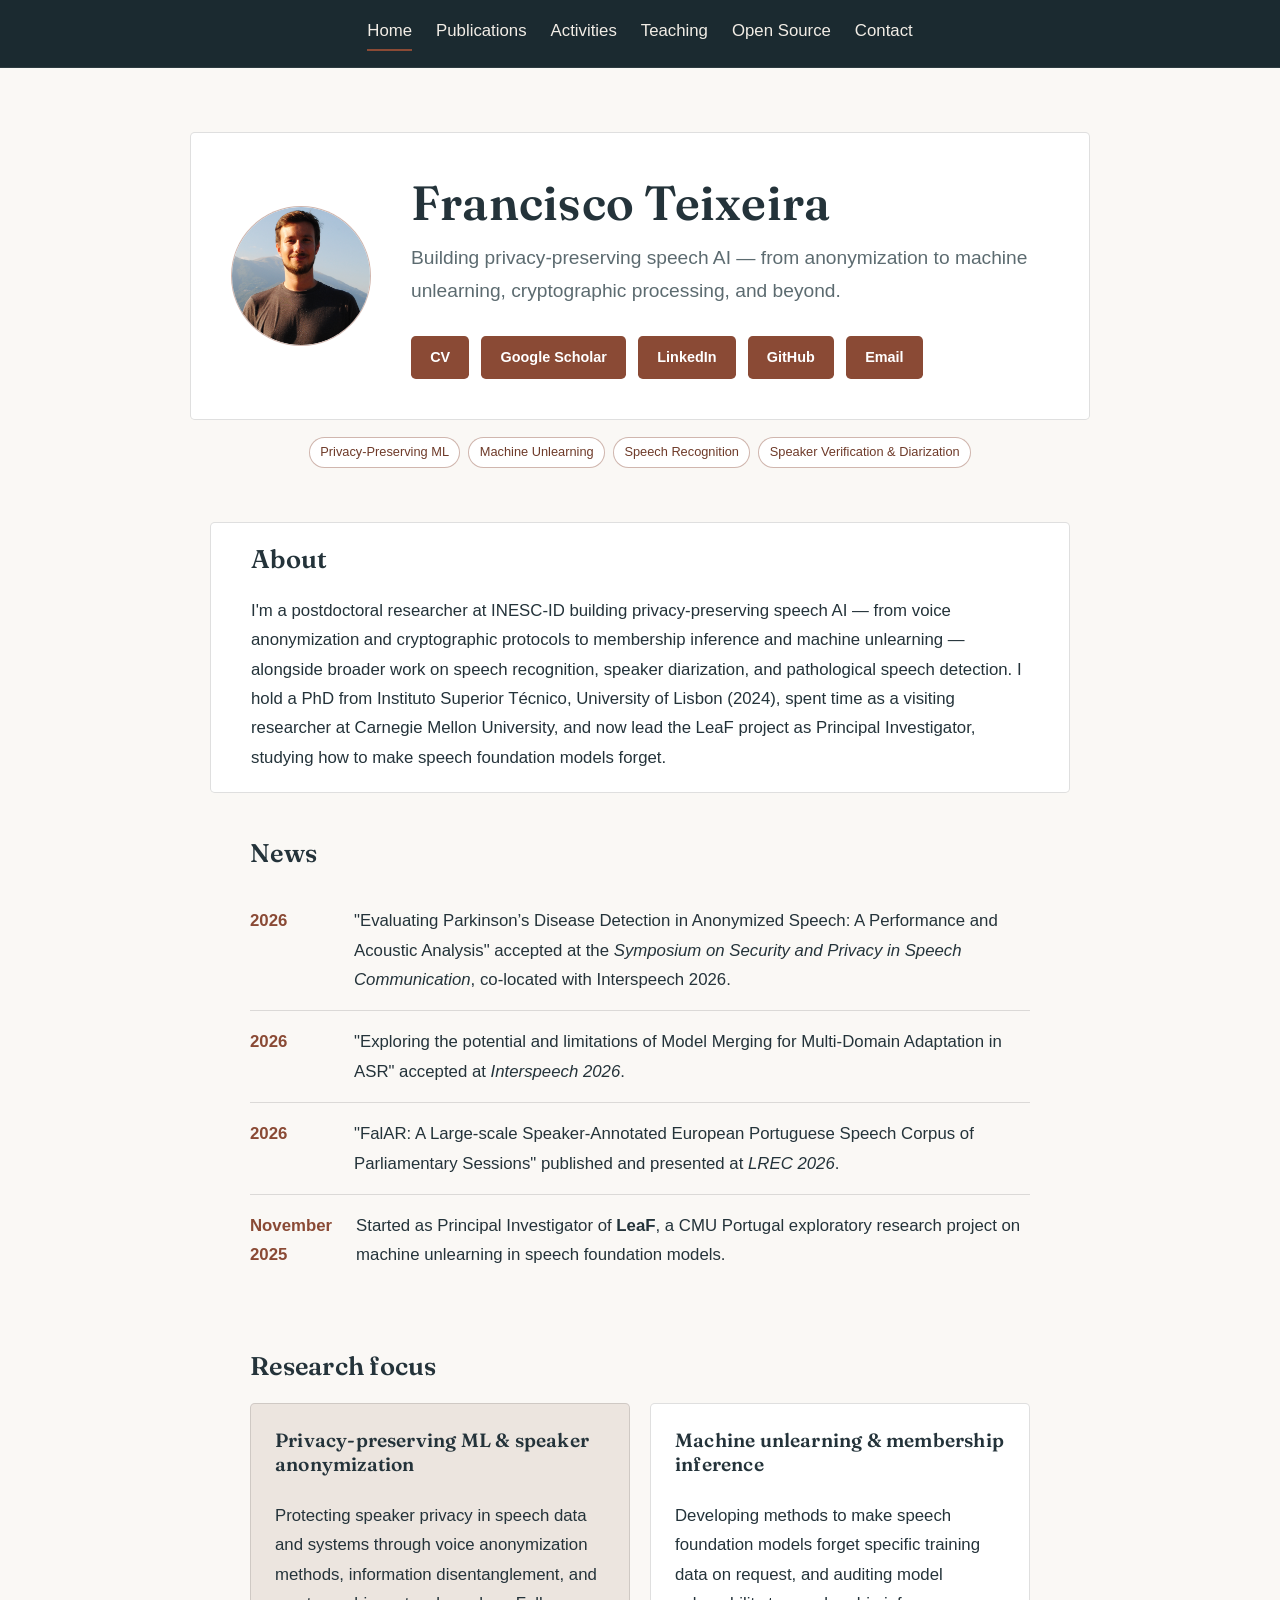
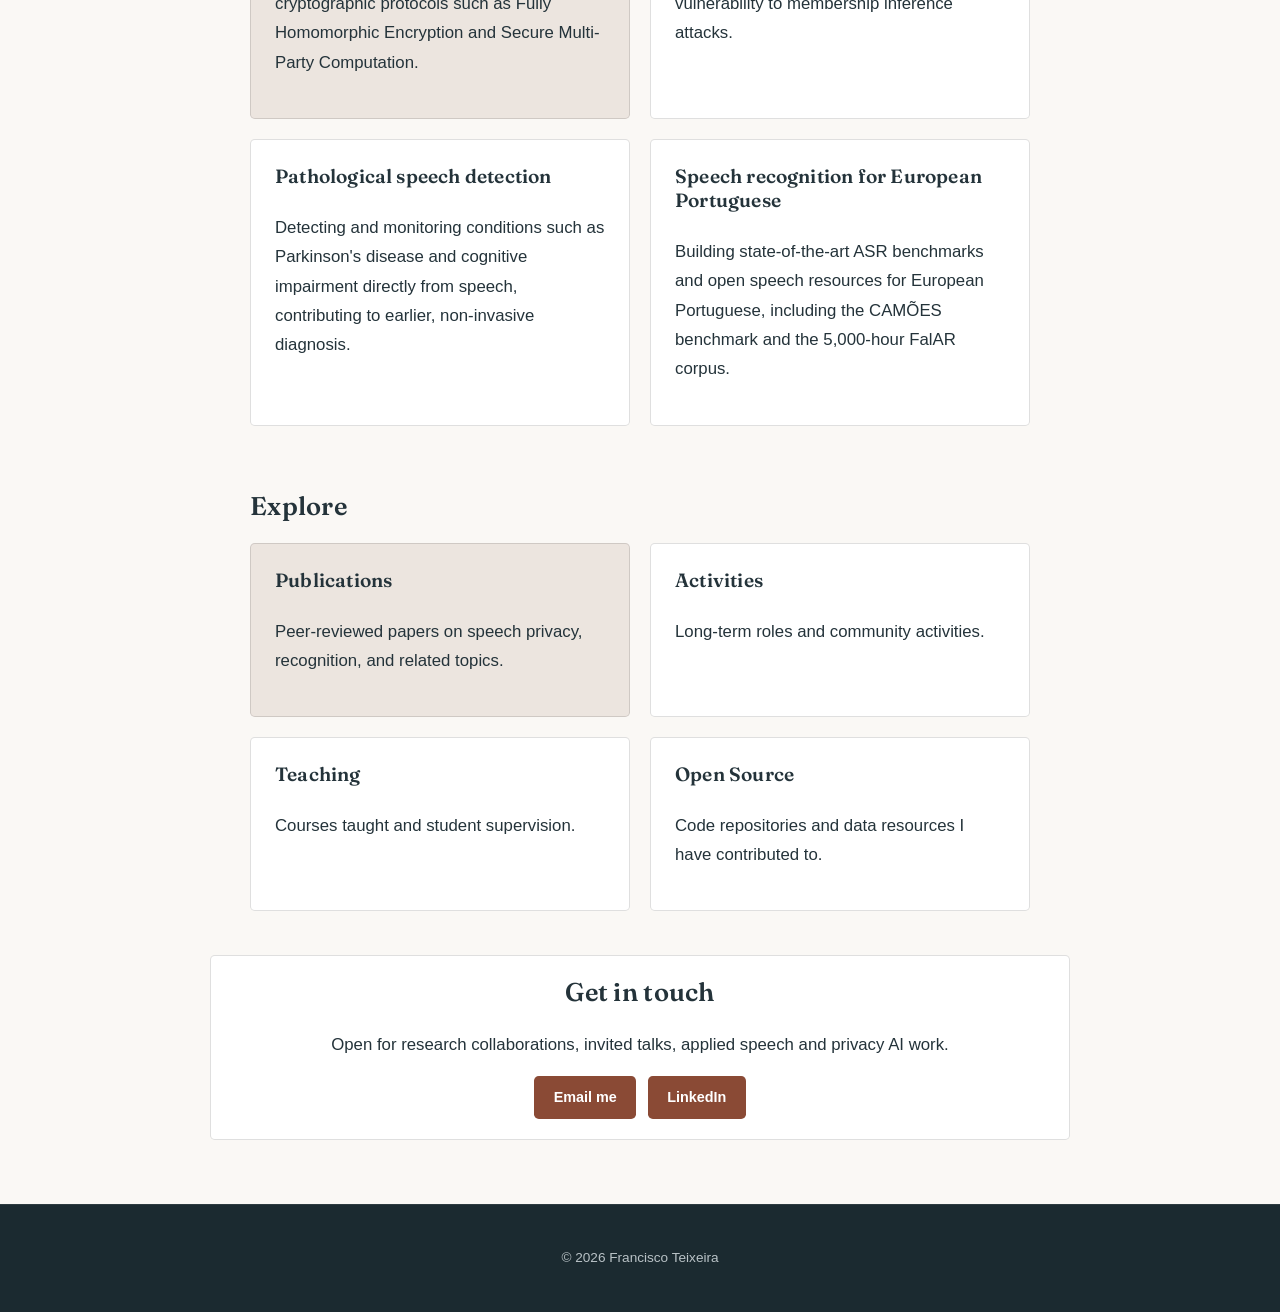
==== commit 74807c7d: "modified:   index.html" ====
--- a/index.html
+++ b/index.html
@@ -129,7 +129,7 @@
         </a>
         <a class="explore-card glass" href="activities.html">
           <h3>Activities</h3>
-          <p class="description">Long-term roles, appointments, and community service.</p>
+          <p class="description">Long-term roles and community activities.</p>
         </a>
         <a class="explore-card glass" href="teaching.html">
           <h3>Teaching</h3>
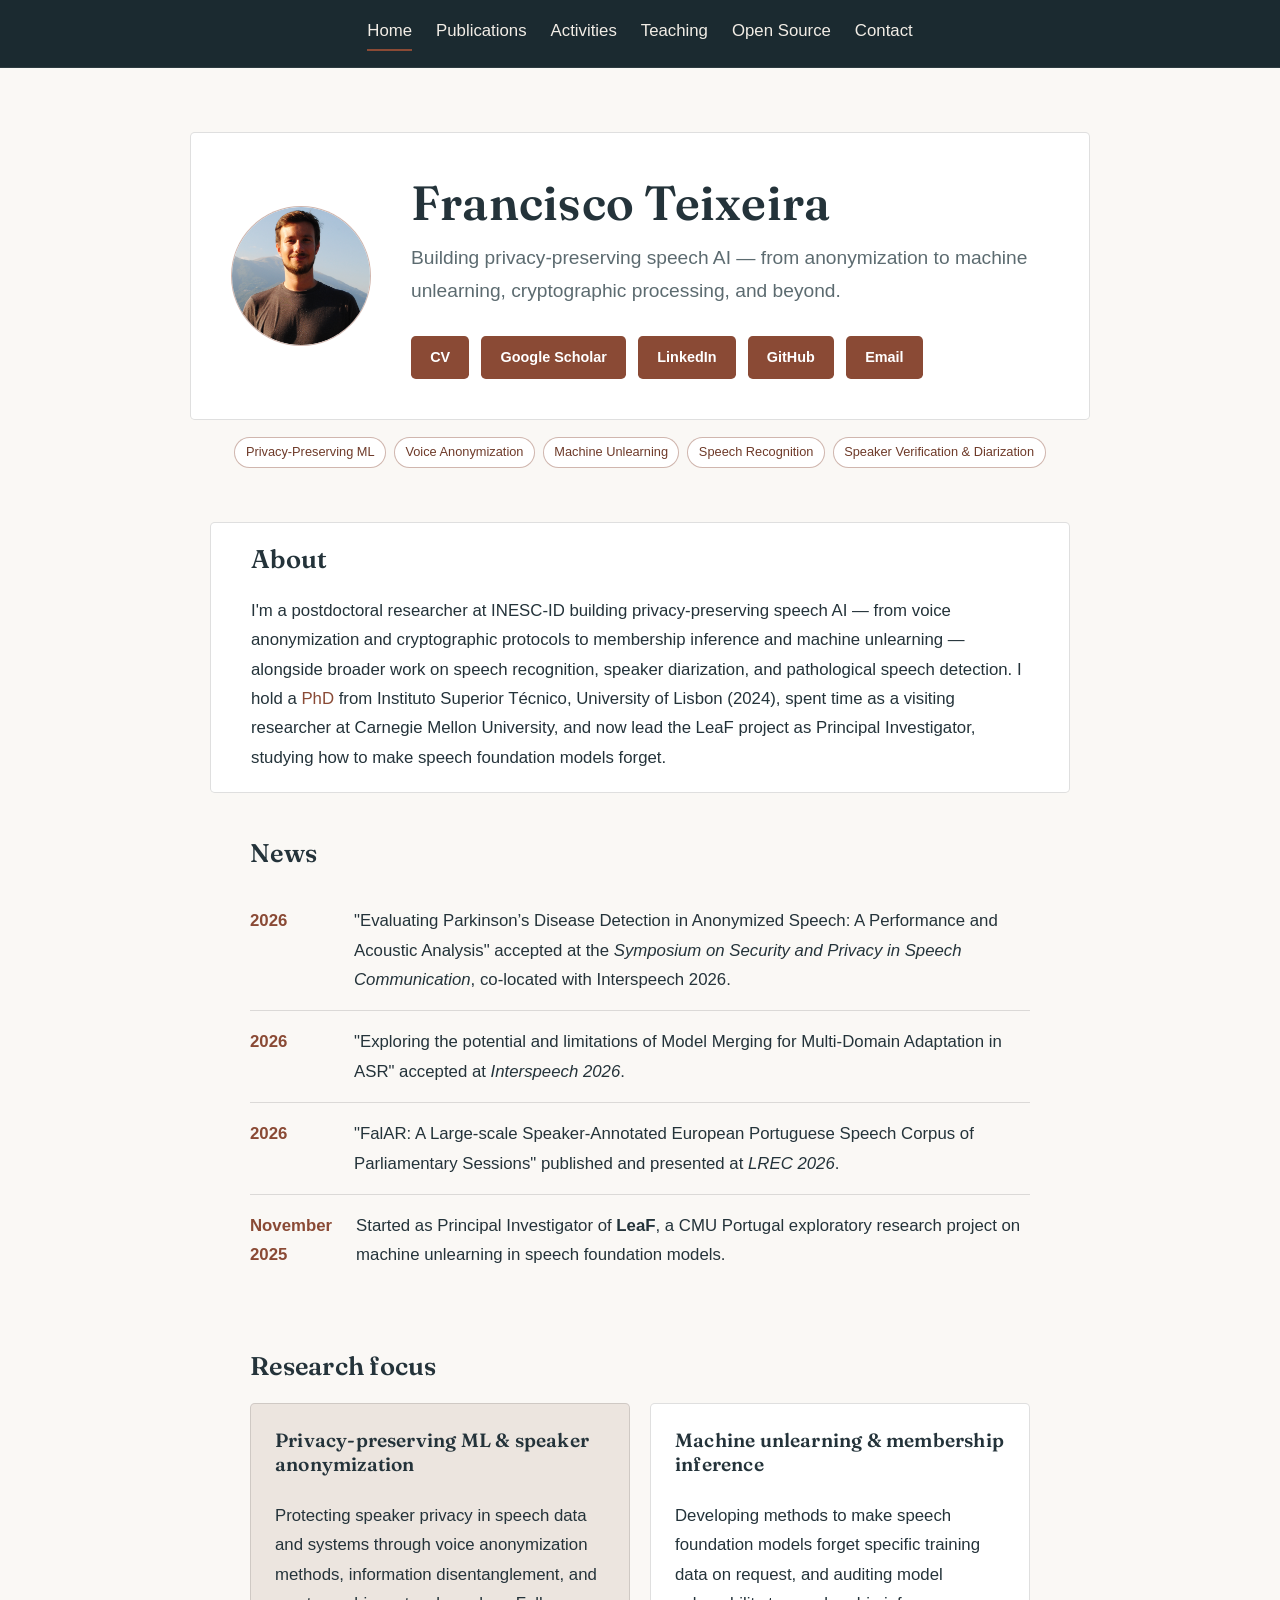
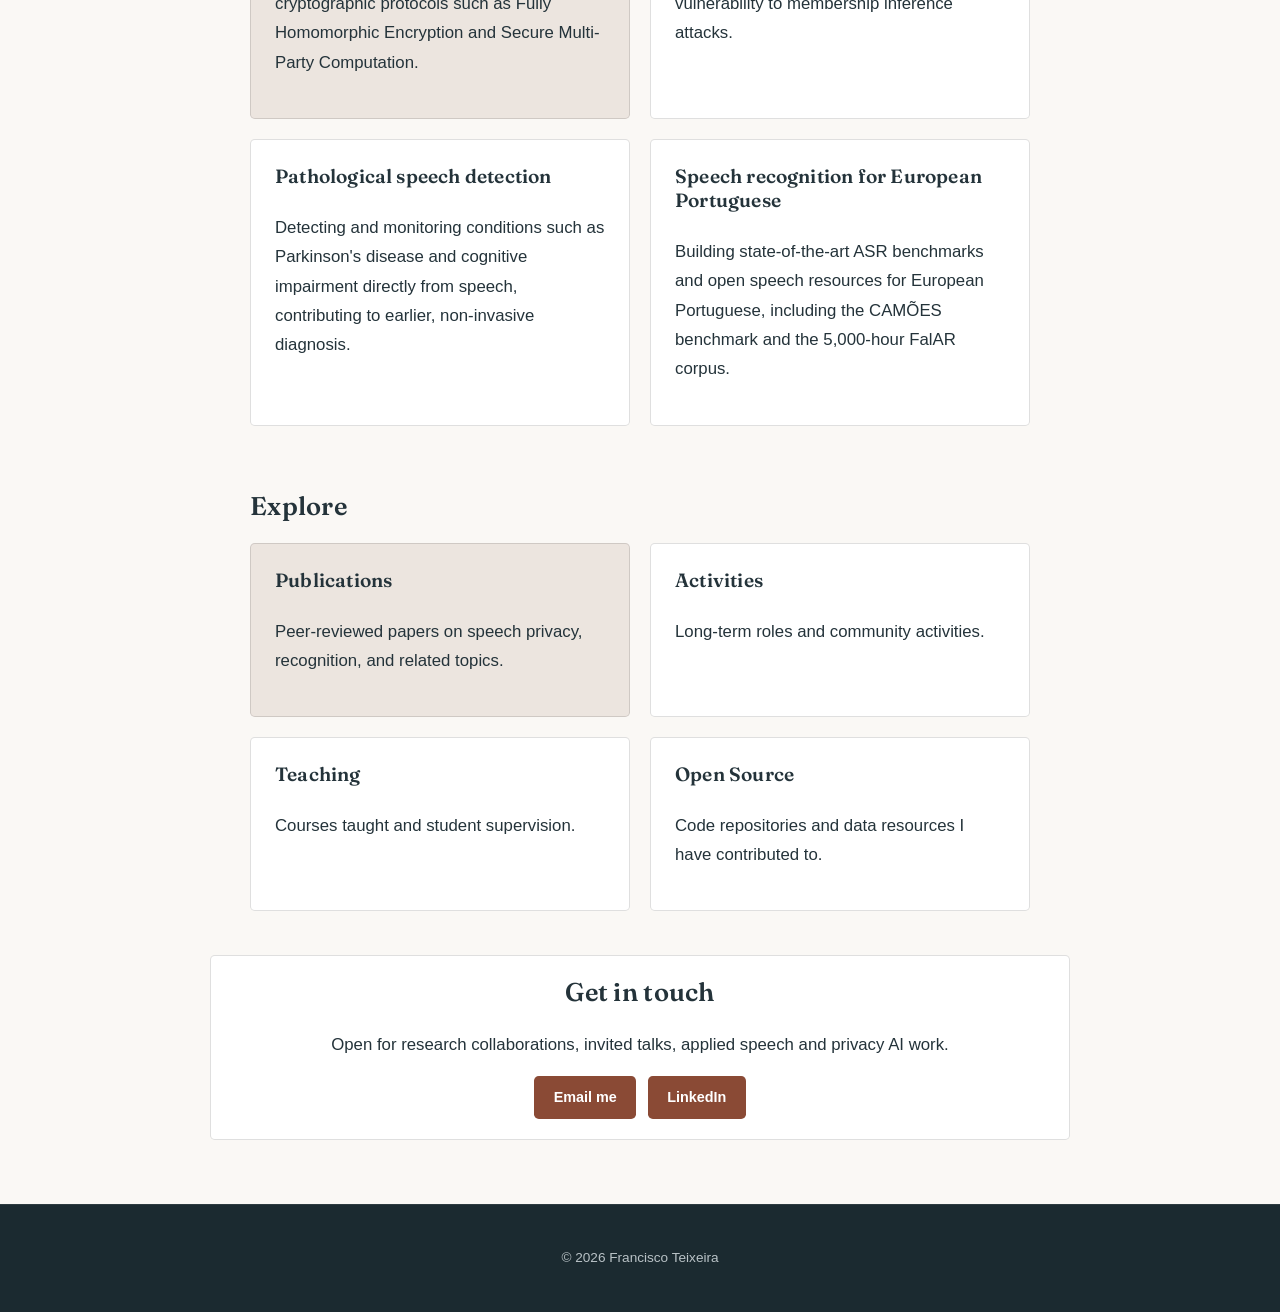
==== commit bc8d98c2: "Add CV" ====
--- a/index.html
+++ b/index.html
@@ -3,7 +3,7 @@
 <head>
   <meta charset="UTF-8">
   <meta name="viewport" content="width=device-width, initial-scale=1.0">
-  <title>Francisco Teixeira — Home</title>
+  <title>Francisco Teixeira | Speech & Privacy Research</title>
   <link rel="preconnect" href="https://fonts.googleapis.com">
   <link rel="preconnect" href="https://fonts.gstatic.com" crossorigin>
   <link rel="stylesheet" href="https://fonts.googleapis.com/css2?family=Fraunces:opsz,wght@9..144,500;9..144,600;9..144,700&display=swap">
@@ -36,7 +36,7 @@
         <p class="hero-tagline">Building privacy-preserving speech AI — from anonymization to machine unlearning, cryptographic processing, and beyond.</p>
         <ul class="hero-ctas">
           <!-- TODO: replace with a hosted CV PDF URL once available -->
-          <li><a href="cv.pdf">CV</a></li>
+          <li><a href="assets/cv_francisco_teixeira.pdf">CV</a></li>
           <li><a href="https://scholar.google.com/citations?user=UYrQuTcAAAAJ&hl=en-EN">Google Scholar</a></li>
           <li><a href="https://www.linkedin.com/in/francisco-teixeira-3a6396144/">LinkedIn</a></li>
           <li><a href="https://github.com/fsepteixeira">GitHub</a></li>
@@ -49,6 +49,7 @@
       <ul class="tag-row">
         <!--<li class="tag-group-label">Focus:</li>-->
         <li class="tag">Privacy-Preserving ML</li>
+        <li class="tag">Voice Anonymization</li>
         <li class="tag">Machine Unlearning</li>
         <li class="tag">Speech Recognition</li>
         <li class="tag">Speaker Verification &amp; Diarization</li>
@@ -69,8 +70,9 @@
       <p>
         I'm a postdoctoral researcher at INESC-ID building privacy-preserving speech AI — from voice anonymization
         and cryptographic protocols to membership inference and machine unlearning — alongside broader work on
-        speech recognition, speaker diarization, and pathological speech detection. I hold a PhD from Instituto
-        Superior Técnico, University of Lisbon (2024), spent time as a visiting researcher at Carnegie Mellon
+        speech recognition, speaker diarization, and pathological speech detection. I hold a
+        <a href="https://scholar.tecnico.ulisboa.pt/api/records/W0Np5ugEUVCpvKZXpRxMu7n13kybYS1eGc8T/file/4a9b9a3620237f25992878c4ae67639c3f25f4c6312b0d147e0266b0e9e5f9dc.pdf">PhD</a>
+        from Instituto Superior Técnico, University of Lisbon (2024), spent time as a visiting researcher at Carnegie Mellon
         University, and now lead the LeaF project as Principal Investigator, studying how to make speech
         foundation models forget.
       </p>
